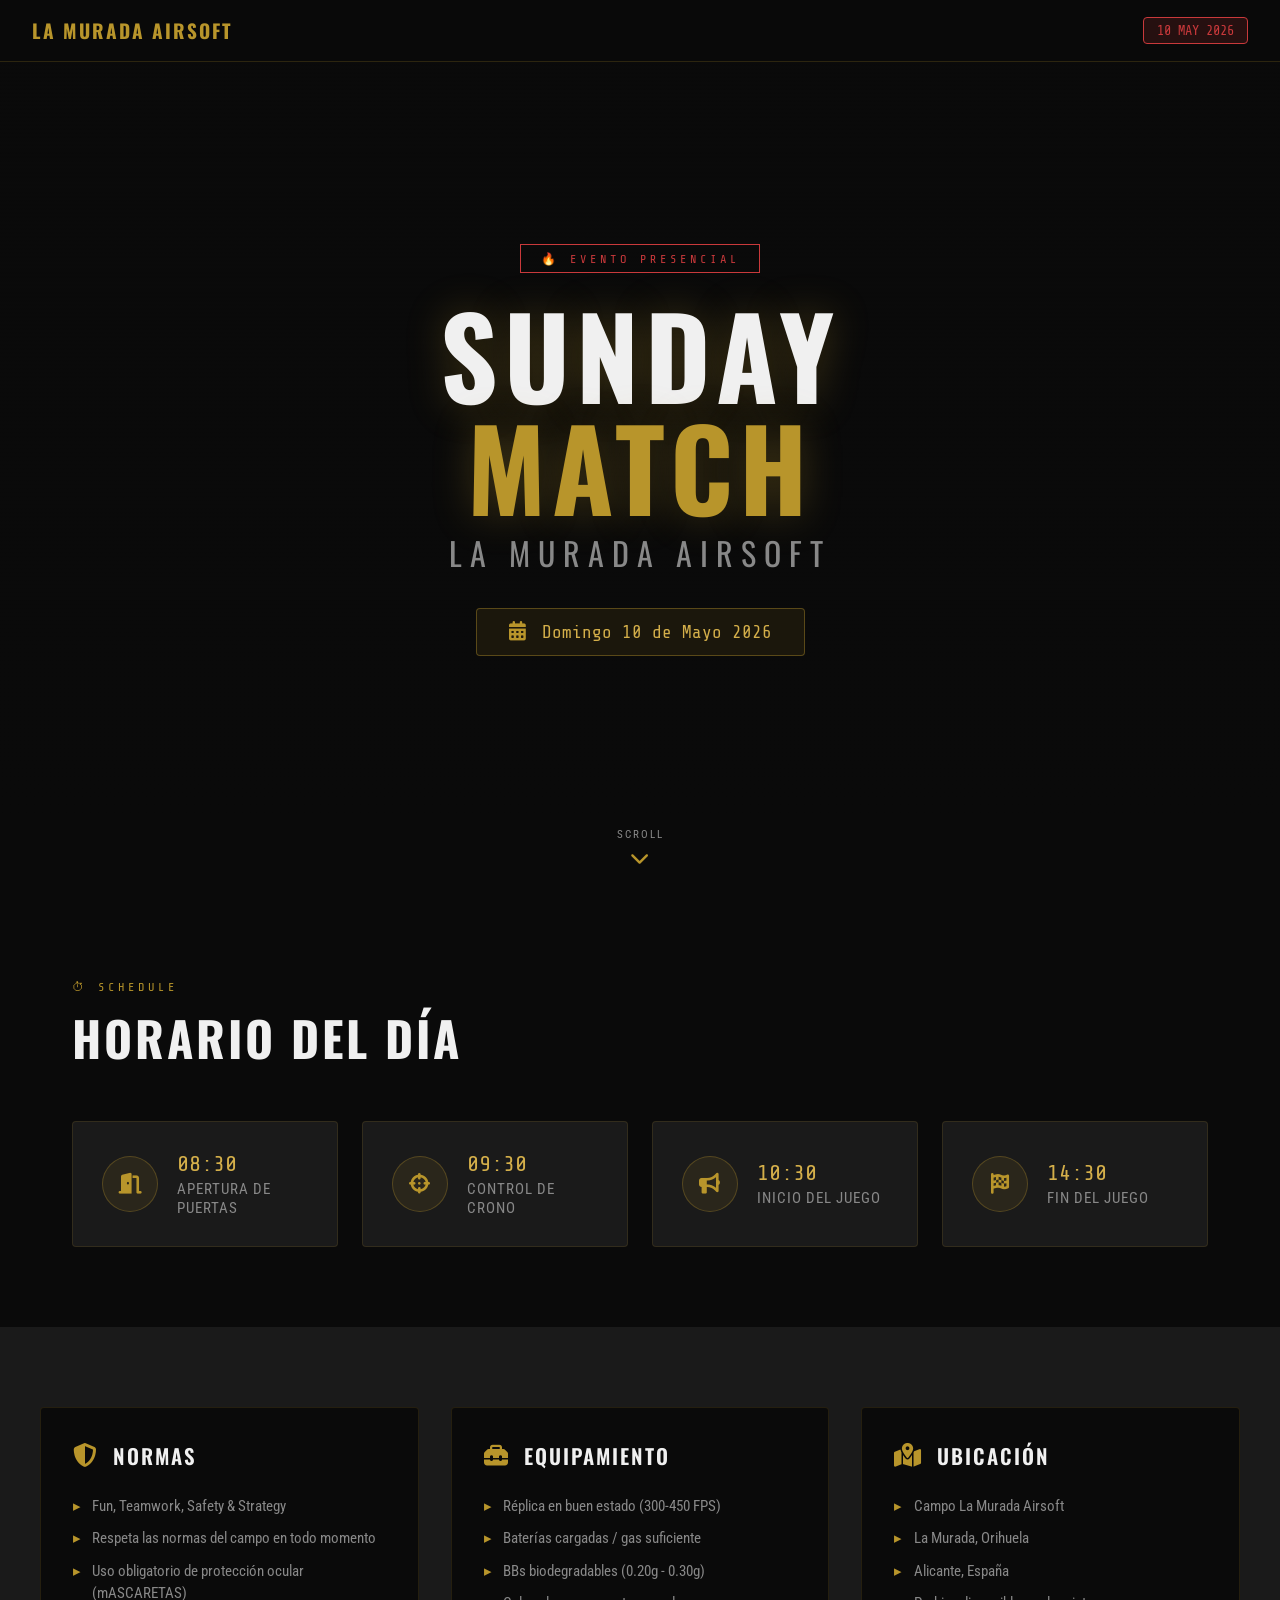
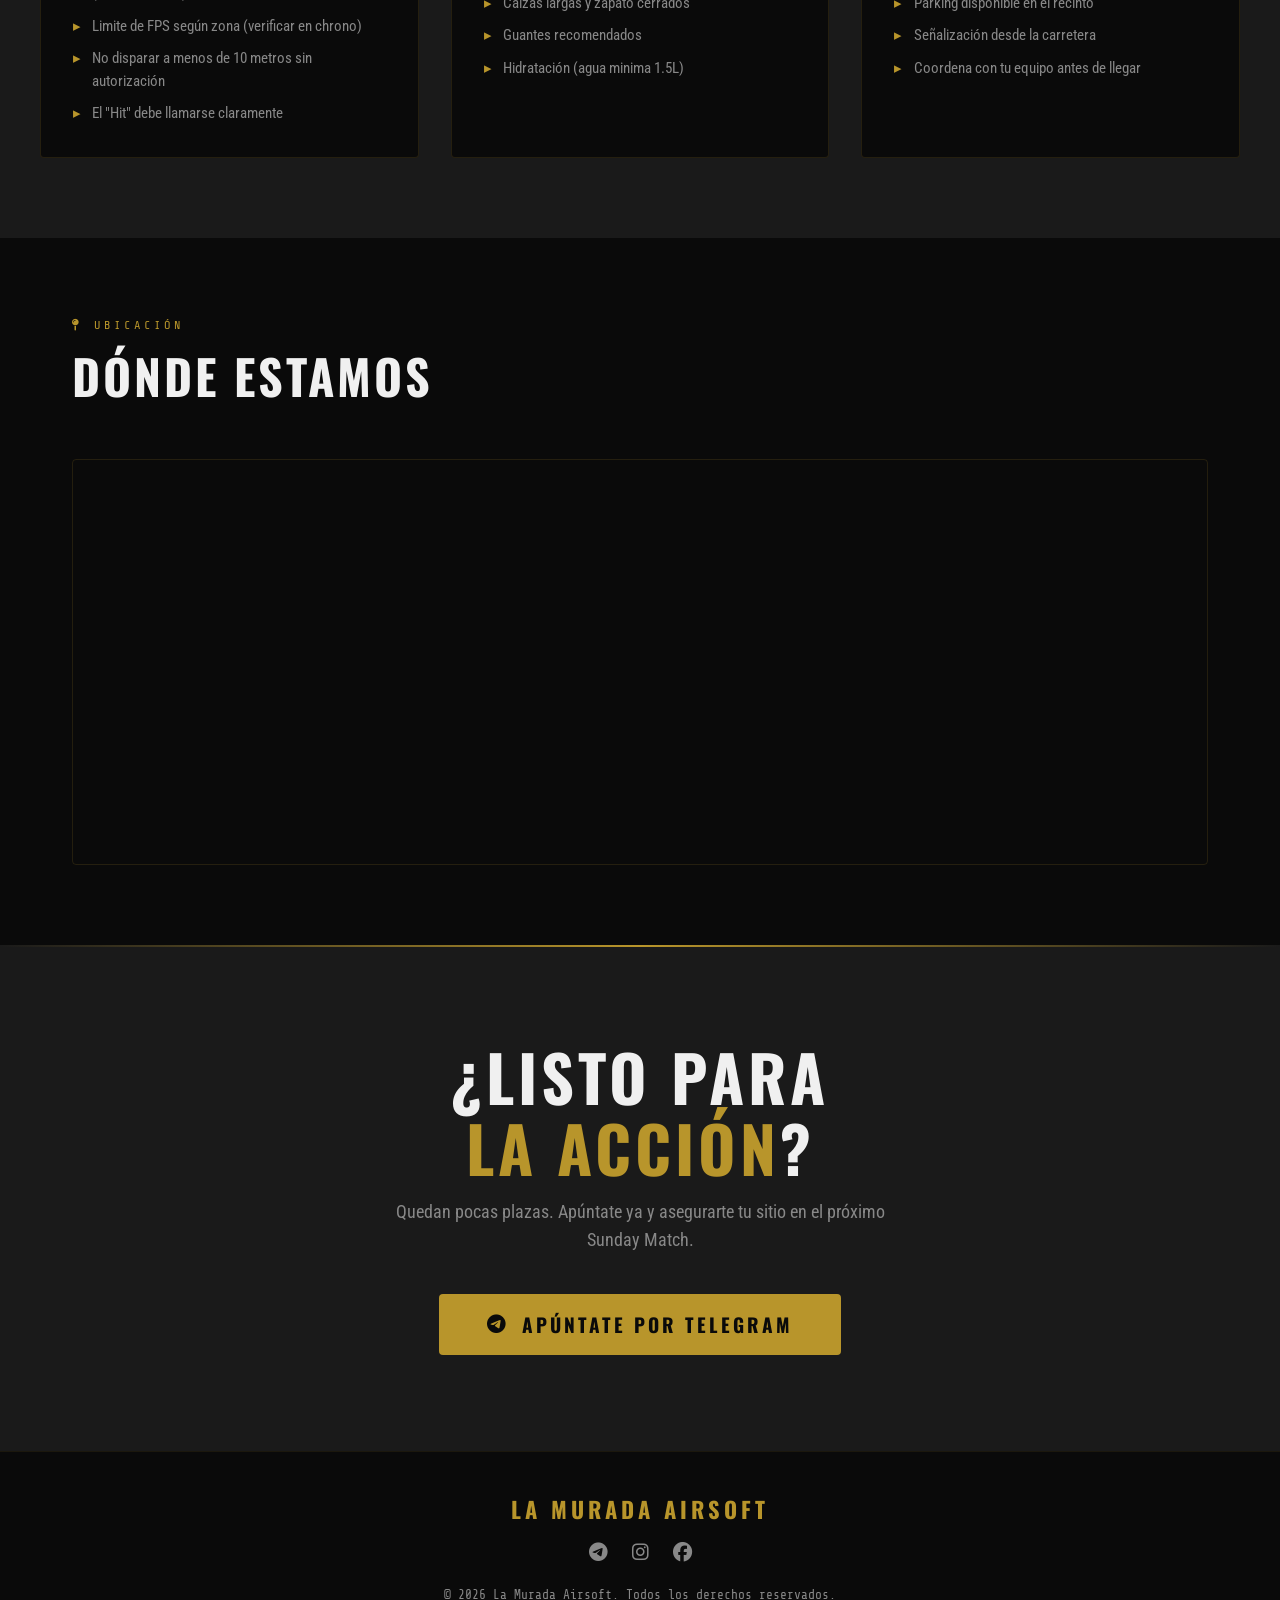
==== index.html @ 3704f812 "Initial commit: Sunday Match landing page" ====
<!DOCTYPE html>
<html lang="es">
<head>
  <meta charset="UTF-8">
  <meta name="viewport" content="width=device-width, initial-scale=1.0">
  <title>Sunday Match — La Murada Airsoft | 10 Mayo 2026</title>
  <link rel="preconnect" href="https://fonts.googleapis.com">
  <link rel="preconnect" href="https://fonts.gstatic.com" crossorigin>
  <link href="https://fonts.googleapis.com/css2?family=Oswald:wght@400;600;700&family=Roboto+Condensed:wght@400;700&family=Share+Tech+Mono&display=swap" rel="stylesheet">
  <link rel="stylesheet" href="https://cdnjs.cloudflare.com/ajax/libs/font-awesome/6.5.1/css/all.min.css">
  <style>
    :root {
      --bg: #0a0a0a;
      --bg2: #1a1a1a;
      --primary: #b8952b;
      --primary-light: #d4af4a;
      --accent: #c9393b;
      --text: #f0f0f0;
      --text-muted: #888888;
    }

    * { margin: 0; padding: 0; box-sizing: border-box; }

    html { scroll-behavior: smooth; }

    body {
      font-family: 'Roboto Condensed', sans-serif;
      background: var(--bg);
      color: var(--text);
      overflow-x: hidden;
    }

    ::-webkit-scrollbar { width: 6px; }
    ::-webkit-scrollbar-track { background: var(--bg); }
    ::-webkit-scrollbar-thumb { background: var(--primary); border-radius: 3px; }

    /* ── NAV ── */
    nav {
      position: fixed;
      top: 0;
      width: 100%;
      z-index: 100;
      padding: 1rem 2rem;
      display: flex;
      justify-content: space-between;
      align-items: center;
      background: rgba(10,10,10,0.92);
      backdrop-filter: blur(8px);
      border-bottom: 1px solid rgba(184,149,43,0.2);
    }

    .nav-logo {
      font-family: 'Oswald', sans-serif;
      font-size: 1.2rem;
      font-weight: 700;
      letter-spacing: 2px;
      color: var(--primary);
      text-transform: uppercase;
    }

    .nav-date {
      font-family: 'Share Tech Mono', monospace;
      font-size: 0.85rem;
      color: var(--accent);
      background: rgba(201,57,59,0.15);
      border: 1px solid var(--accent);
      padding: 0.3rem 0.8rem;
      border-radius: 4px;
    }

    /* ── HERO ── */
    .hero {
      position: relative;
      min-height: 100vh;
      display: flex;
      flex-direction: column;
      align-items: center;
      justify-content: center;
      overflow: hidden;
    }

    .hero-bg {
      position: absolute;
      inset: 0;
      background-image: url('/root/.openclaw/media/inbound/file_53---8a83fa41-8fbc-49a3-ab56-eafb0a0f4192.jpg');
      background-size: cover;
      background-position: center;
      filter: blur(3px) brightness(0.4);
      transform: scale(1.05);
    }

    .hero-scanline {
      position: absolute;
      inset: 0;
      background: repeating-linear-gradient(
        0deg,
        transparent,
        transparent 2px,
        rgba(0,0,0,0.08) 2px,
        rgba(0,0,0,0.08) 4px
      );
      pointer-events: none;
    }

    .hero-overlay {
      position: absolute;
      inset: 0;
      background: linear-gradient(
        to bottom,
        rgba(10,10,10,0.4) 0%,
        rgba(10,10,10,0.7) 60%,
        rgba(10,10,10,1) 100%
      );
    }

    .hero-content {
      position: relative;
      z-index: 2;
      text-align: center;
      padding: 2rem;
      animation: heroEnter 1s ease-out;
    }

    @keyframes heroEnter {
      from { opacity: 0; transform: translateY(30px); }
      to { opacity: 1; transform: translateY(0); }
    }

    .hero-badge {
      display: inline-block;
      font-family: 'Share Tech Mono', monospace;
      font-size: 0.75rem;
      letter-spacing: 4px;
      color: var(--accent);
      border: 1px solid var(--accent);
      padding: 0.4rem 1.2rem;
      margin-bottom: 1.5rem;
      text-transform: uppercase;
      animation: pulse 2s infinite;
    }

    @keyframes pulse {
      0%, 100% { box-shadow: 0 0 0 0 rgba(201,57,59,0.4); }
      50% { box-shadow: 0 0 0 8px rgba(201,57,59,0); }
    }

    .hero-title {
      font-family: 'Oswald', sans-serif;
      font-size: clamp(3rem, 10vw, 7rem);
      font-weight: 700;
      text-transform: uppercase;
      letter-spacing: 6px;
      line-height: 1;
      color: var(--text);
      text-shadow: 0 0 40px rgba(184,149,43,0.3);
    }

    .hero-title span { color: var(--primary); }

    .hero-sub {
      font-family: 'Oswald', sans-serif;
      font-size: clamp(1.2rem, 3vw, 2rem);
      font-weight: 400;
      letter-spacing: 8px;
      color: var(--text-muted);
      margin-top: 0.5rem;
      text-transform: uppercase;
    }

    .hero-date-box {
      margin-top: 2rem;
      display: inline-flex;
      align-items: center;
      gap: 1rem;
      background: rgba(184,149,43,0.1);
      border: 1px solid rgba(184,149,43,0.4);
      padding: 0.8rem 2rem;
      border-radius: 4px;
    }

    .hero-date-box i {
      color: var(--primary);
      font-size: 1.2rem;
    }

    .hero-date-box .date-text {
      font-family: 'Share Tech Mono', monospace;
      font-size: 1.1rem;
      color: var(--primary-light);
    }

    .hero-scroll {
      position: absolute;
      bottom: 2rem;
      left: 50%;
      transform: translateX(-50%);
      z-index: 2;
      display: flex;
      flex-direction: column;
      align-items: center;
      gap: 0.5rem;
      color: var(--text-muted);
      font-size: 0.7rem;
      letter-spacing: 2px;
      text-transform: uppercase;
      animation: bounce 2s infinite;
    }

    @keyframes bounce {
      0%, 100% { transform: translateX(-50%) translateY(0); }
      50% { transform: translateX(-50%) translateY(8px); }
    }

    .hero-scroll i { font-size: 1.2rem; color: var(--primary); }

    /* ── SCHEDULE ── */
    .section {
      padding: 5rem 2rem;
      max-width: 1200px;
      margin: 0 auto;
    }

    .section-label {
      font-family: 'Share Tech Mono', monospace;
      font-size: 0.75rem;
      letter-spacing: 4px;
      color: var(--primary);
      text-transform: uppercase;
      margin-bottom: 0.5rem;
    }

    .section-title {
      font-family: 'Oswald', sans-serif;
      font-size: clamp(2rem, 5vw, 3rem);
      font-weight: 700;
      text-transform: uppercase;
      letter-spacing: 3px;
      color: var(--text);
      margin-bottom: 3rem;
    }

    .schedule-grid {
      display: grid;
      grid-template-columns: repeat(auto-fit, minmax(240px, 1fr));
      gap: 1.5rem;
    }

    .schedule-item {
      background: var(--bg2);
      border: 1px solid rgba(184,149,43,0.15);
      border-radius: 4px;
      padding: 1.8rem;
      display: flex;
      align-items: center;
      gap: 1.2rem;
      transition: all 0.3s ease;
      opacity: 0;
      transform: translateY(20px);
    }

    .schedule-item.visible {
      opacity: 1;
      transform: translateY(0);
    }

    .schedule-item:hover {
      border-color: var(--primary);
      transform: translateY(-4px);
      box-shadow: 0 8px 30px rgba(184,149,43,0.1);
    }

    .schedule-icon {
      width: 56px;
      height: 56px;
      border-radius: 50%;
      background: rgba(184,149,43,0.1);
      border: 1px solid rgba(184,149,43,0.3);
      display: flex;
      align-items: center;
      justify-content: center;
      flex-shrink: 0;
    }

    .schedule-icon i {
      color: var(--primary);
      font-size: 1.3rem;
    }

    .schedule-text .time {
      font-family: 'Share Tech Mono', monospace;
      font-size: 1.4rem;
      color: var(--primary-light);
      display: block;
      margin-bottom: 0.2rem;
    }

    .schedule-text .label {
      font-size: 0.95rem;
      color: var(--text-muted);
      text-transform: uppercase;
      letter-spacing: 1px;
    }

    /* ── INFO CARDS ── */
    .info-section {
      background: var(--bg2);
      padding: 5rem 2rem;
    }

    .info-grid {
      display: grid;
      grid-template-columns: repeat(auto-fit, minmax(300px, 1fr));
      gap: 2rem;
      max-width: 1200px;
      margin: 0 auto;
    }

    .info-card {
      background: var(--bg);
      border: 1px solid rgba(184,149,43,0.15);
      border-radius: 4px;
      padding: 2rem;
      transition: all 0.3s ease;
      opacity: 0;
      transform: translateY(20px);
    }

    .info-card.visible {
      opacity: 1;
      transform: translateY(0);
    }

    .info-card:hover {
      border-color: var(--primary);
      box-shadow: 0 0 20px rgba(184,149,43,0.08);
    }

    .info-card-header {
      display: flex;
      align-items: center;
      gap: 1rem;
      margin-bottom: 1.5rem;
    }

    .info-card-header i {
      color: var(--primary);
      font-size: 1.5rem;
    }

    .info-card-header h3 {
      font-family: 'Oswald', sans-serif;
      font-size: 1.3rem;
      font-weight: 600;
      text-transform: uppercase;
      letter-spacing: 2px;
    }

    .info-card ul {
      list-style: none;
      display: flex;
      flex-direction: column;
      gap: 0.6rem;
    }

    .info-card ul li {
      font-size: 0.95rem;
      color: var(--text-muted);
      padding-left: 1.2rem;
      position: relative;
      line-height: 1.5;
    }

    .info-card ul li::before {
      content: '▸';
      position: absolute;
      left: 0;
      color: var(--primary);
    }

    /* ── MAP ── */
    .map-section {
      padding: 5rem 2rem;
      max-width: 1200px;
      margin: 0 auto;
    }

    .map-wrapper {
      border-radius: 4px;
      overflow: hidden;
      border: 1px solid rgba(184,149,43,0.15);
    }

    .map-wrapper iframe {
      width: 100%;
      height: 400px;
      border: 0;
      filter: grayscale(0.5) contrast(1.1);
    }

    /* ── CAMO TEXTURE ── */
    .camo-bg {
      position: relative;
      overflow: hidden;
    }

    .camo-bg::before {
      content: '';
      position: absolute;
      inset: 0;
      background-image: url("data:image/svg+xml,%3Csvg width='60' height='60' viewBox='0 0 60 60' xmlns='http://www.w3.org/2000/svg'%3E%3Cg fill='none' fill-rule='evenodd'%3E%3Cg fill='%23b8952b' fill-opacity='0.04'%3E%3Cpath d='M36 34v-4h-2v4h-4v2h4v4h2v-4h4v-2h-4zm0-30V0h-2v4h-4v2h4v4h2V6h4V4h-4zM6 34v-4H4v4H0v2h4v4h2v-4h4v-2H6zM6 4V0H4v4H0v2h4v4h2V6h4V4H6z'/%3E%3C/g%3E%3C/g%3E%3C/svg%3E");
      pointer-events: none;
    }

    /* ── CTA ── */
    .cta-section {
      background: var(--bg2);
      text-align: center;
      padding: 6rem 2rem;
      position: relative;
    }

    .cta-section::before {
      content: '';
      position: absolute;
      top: 0;
      left: 0;
      right: 0;
      height: 2px;
      background: linear-gradient(90deg, transparent, var(--primary), transparent);
    }

    .cta-title {
      font-family: 'Oswald', sans-serif;
      font-size: clamp(2rem, 6vw, 4rem);
      font-weight: 700;
      text-transform: uppercase;
      letter-spacing: 4px;
      line-height: 1.1;
      margin-bottom: 1rem;
    }

    .cta-title span { color: var(--primary); }

    .cta-sub {
      font-size: 1.1rem;
      color: var(--text-muted);
      margin-bottom: 2.5rem;
      max-width: 500px;
      margin-left: auto;
      margin-right: auto;
      line-height: 1.6;
    }

    .btn-cta {
      display: inline-flex;
      align-items: center;
      gap: 0.8rem;
      font-family: 'Oswald', sans-serif;
      font-size: 1.2rem;
      font-weight: 700;
      letter-spacing: 3px;
      text-transform: uppercase;
      color: var(--bg);
      background: var(--primary);
      border: none;
      padding: 1rem 3rem;
      border-radius: 4px;
      cursor: pointer;
      text-decoration: none;
      transition: all 0.3s ease;
      animation: ctaPulse 3s infinite;
    }

    .btn-cta:hover {
      background: var(--primary-light);
      transform: scale(1.05);
      box-shadow: 0 0 30px rgba(184,149,43,0.4);
    }

    @keyframes ctaPulse {
      0%, 100% { box-shadow: 0 0 0 0 rgba(184,149,43,0.3); }
      50% { box-shadow: 0 0 0 12px rgba(184,149,43,0); }
    }

    /* ── FOOTER ── */
    footer {
      background: var(--bg);
      border-top: 1px solid rgba(184,149,43,0.1);
      padding: 2.5rem 2rem;
      text-align: center;
    }

    .footer-logo {
      font-family: 'Oswald', sans-serif;
      font-size: 1.4rem;
      font-weight: 700;
      color: var(--primary);
      letter-spacing: 4px;
      text-transform: uppercase;
      margin-bottom: 1rem;
    }

    .footer-social {
      display: flex;
      justify-content: center;
      gap: 1.5rem;
      margin-bottom: 1.5rem;
    }

    .footer-social a {
      color: var(--text-muted);
      font-size: 1.2rem;
      transition: color 0.3s ease;
    }

    .footer-social a:hover { color: var(--primary); }

    .footer-copy {
      font-size: 0.8rem;
      color: var(--text-muted);
      font-family: 'Share Tech Mono', monospace;
    }

    /* ── RESPONSIVE ── */
    @media (max-width: 768px) {
      nav { padding: 0.8rem 1rem; }
      .nav-date { display: none; }
      .hero-date-box { flex-direction: column; gap: 0.4rem; }
      .schedule-item { flex-direction: column; text-align: center; }
      .map-wrapper iframe { height: 280px; }
    }
  </style>
</head>
<body>

  <!-- NAV -->
  <nav>
    <div class="nav-logo">La Murada Airsoft</div>
    <div class="nav-date">10 MAY 2026</div>
  </nav>

  <!-- HERO -->
  <section class="hero">
    <div class="hero-bg"></div>
    <div class="hero-scanline"></div>
    <div class="hero-overlay"></div>
    <div class="hero-content">
      <div class="hero-badge">🔥 Evento Presencial</div>
      <h1 class="hero-title">SUNDAY<br><span>MATCH</span></h1>
      <p class="hero-sub">La Murada Airsoft</p>
      <div class="hero-date-box">
        <i class="fas fa-calendar-days"></i>
        <span class="date-text">Domingo 10 de Mayo 2026</span>
      </div>
    </div>
    <div class="hero-scroll">
      <span>Scroll</span>
      <i class="fas fa-chevron-down"></i>
    </div>
  </section>

  <!-- SCHEDULE -->
  <section class="section" id="horario">
    <div class="section-label">⏱ Schedule</div>
    <h2 class="section-title">Horario del Día</h2>
    <div class="schedule-grid">
      <div class="schedule-item">
        <div class="schedule-icon"><i class="fas fa-door-open"></i></div>
        <div class="schedule-text">
          <span class="time">08:30</span>
          <span class="label">Apertura de Puertas</span>
        </div>
      </div>
      <div class="schedule-item">
        <div class="schedule-icon"><i class="fas fa-crosshairs"></i></div>
        <div class="schedule-text">
          <span class="time">09:30</span>
          <span class="label">Control de Crono</span>
        </div>
      </div>
      <div class="schedule-item">
        <div class="schedule-icon"><i class="fas fa-bullhorn"></i></div>
        <div class="schedule-text">
          <span class="time">10:30</span>
          <span class="label">Inicio del Juego</span>
        </div>
      </div>
      <div class="schedule-item">
        <div class="schedule-icon"><i class="fas fa-flag-checkered"></i></div>
        <div class="schedule-text">
          <span class="time">14:30</span>
          <span class="label">Fin del Juego</span>
        </div>
      </div>
    </div>
  </section>

  <!-- INFO CARDS -->
  <section class="info-section" id="info">
    <div class="info-grid">
      <div class="info-card">
        <div class="info-card-header">
          <i class="fas fa-shield-halved"></i>
          <h3>Normas</h3>
        </div>
        <ul>
          <li>Fun, Teamwork, Safety & Strategy</li>
          <li>Respeta las normas del campo en todo momento</li>
          <li>Uso obligatorio de protección ocular (mASCARETAS)</li>
          <li>Limite de FPS según zona (verificar en chrono)</li>
          <li>No disparar a menos de 10 metros sin autorización</li>
          <li>El "Hit" debe llamarse claramente</li>
        </ul>
      </div>
      <div class="info-card">
        <div class="info-card-header">
          <i class="fas fa-toolbox"></i>
          <h3>Equipamiento</h3>
        </div>
        <ul>
          <li>Réplica en buen estado (300-450 FPS)</li>
          <li>Baterías cargadas / gas suficiente</li>
          <li>BBs biodegradables (0.20g - 0.30g)</li>
          <li>Calzas largas y zapato cerrados</li>
          <li>Guantes recomendados</li>
          <li>Hidratación (agua minima 1.5L)</li>
        </ul>
      </div>
      <div class="info-card">
        <div class="info-card-header">
          <i class="fas fa-map-location-dot"></i>
          <h3>Ubicación</h3>
        </div>
        <ul>
          <li>Campo La Murada Airsoft</li>
          <li>La Murada, Orihuela</li>
          <li>Alicante, España</li>
          <li>Parking disponible en el recinto</li>
          <li>Señalización desde la carretera</li>
          <li>Coordena con tu equipo antes de llegar</li>
        </ul>
      </div>
    </div>
  </section>

  <!-- MAP -->
  <section class="map-section" id="ubicacion">
    <div class="section-label"><i class="fas fa-map-pin"></i> Ubicación</div>
    <h2 class="section-title">Dónde Estamos</h2>
    <div class="map-wrapper">
      <iframe
        src="https://www.google.com/maps/embed?pb=!1m18!1m12!1m3!1d3128.5!2d-0.9!3d38.1!2m3!1f0!2f0!3f0!3m2!1i1024!2i768!4f13.1!3m3!1m2!1s0x0%3A0x0!2zMzjCsDA2JzAwLjAiTiAwwrA1MycwMC4wIlc!5e0!3m2!1sen!2ses!4v1234567890"
        allowfullscreen=""
        loading="lazy"
        referrerpolicy="no-referrer-when-downgrade">
      </iframe>
    </div>
  </section>

  <!-- CTA -->
  <section class="cta-section camo-bg">
    <div class="cta-title">¿Listo para<br><span>la acción</span>?</div>
    <p class="cta-sub">Quedan pocas plazas. Apúntate ya y asegurarte tu sitio en el próximo Sunday Match.</p>
    <a href="https://t.me/lamuradaairsoft" target="_blank" class="btn-cta">
      <i class="fab fa-telegram"></i>
      Apúntate por Telegram
    </a>
  </section>

  <!-- FOOTER -->
  <footer>
    <div class="footer-logo">La Murada Airsoft</div>
    <div class="footer-social">
      <a href="https://t.me/lamuradaairsoft" target="_blank"><i class="fab fa-telegram"></i></a>
      <a href="https://instagram.com" target="_blank"><i class="fab fa-instagram"></i></a>
      <a href="https://facebook.com" target="_blank"><i class="fab fa-facebook"></i></a>
    </div>
    <div class="footer-copy">© 2026 La Murada Airsoft. Todos los derechos reservados.</div>
  </footer>

  <script>
    // Scroll reveal
    const observer = new IntersectionObserver((entries) => {
      entries.forEach((entry, i) => {
        if (entry.isIntersecting) {
          setTimeout(() => {
            entry.target.classList.add('visible');
          }, i * 80);
        }
      });
    }, { threshold: 0.15 });

    document.querySelectorAll('.schedule-item, .info-card').forEach(el => observer.observe(el));
  </script>
</body>
</html>
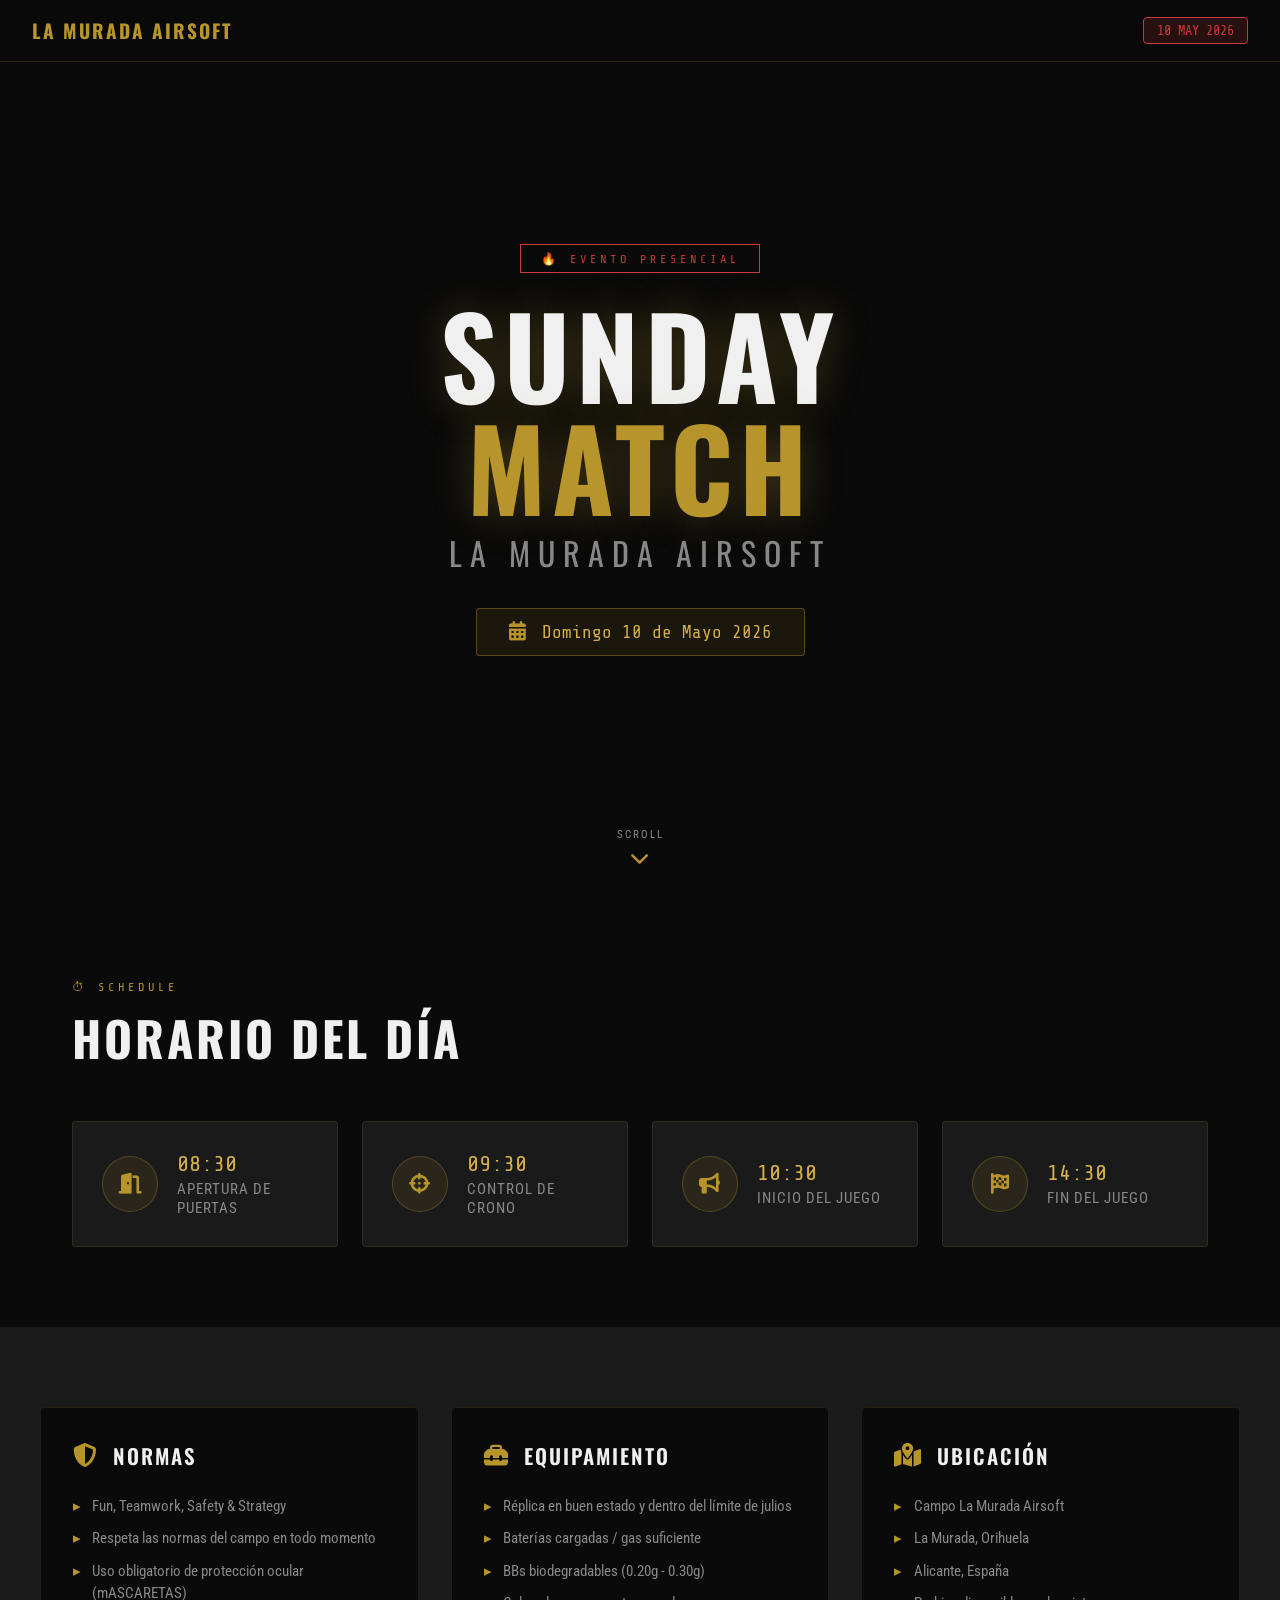
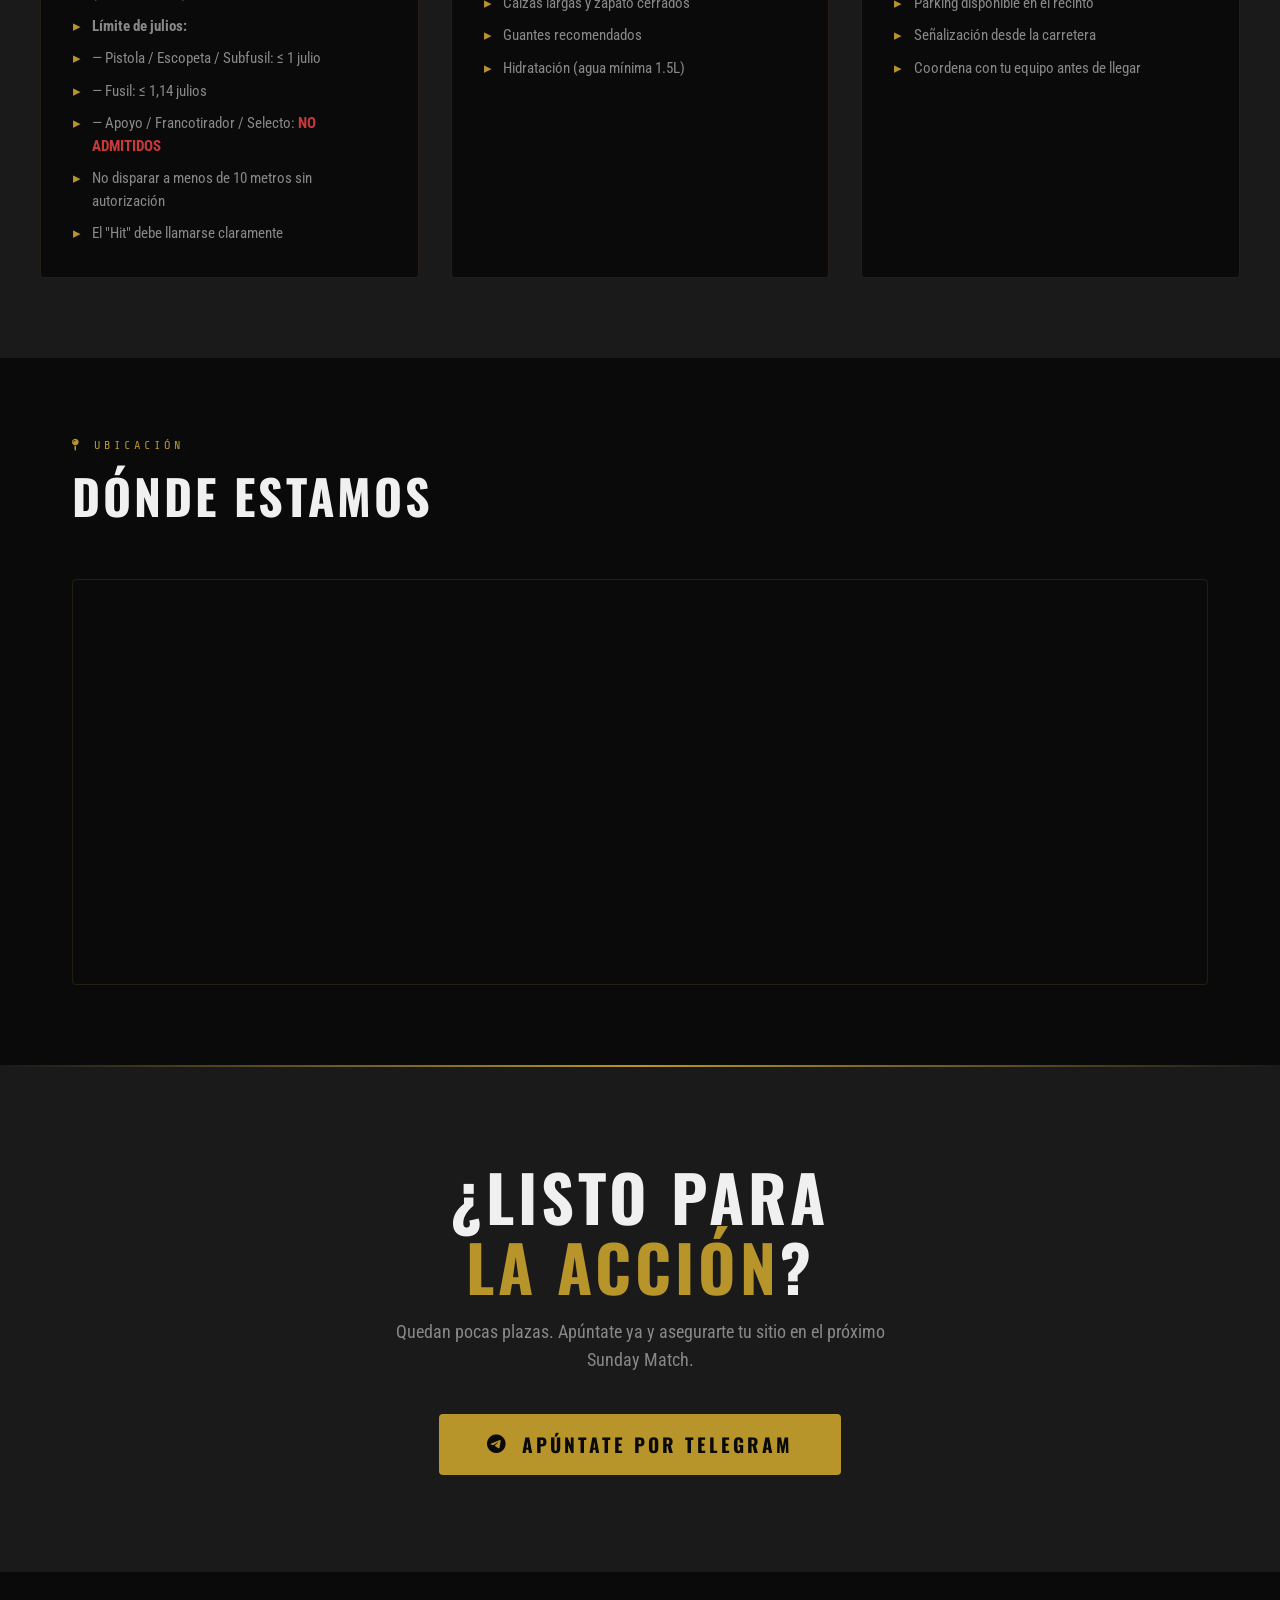
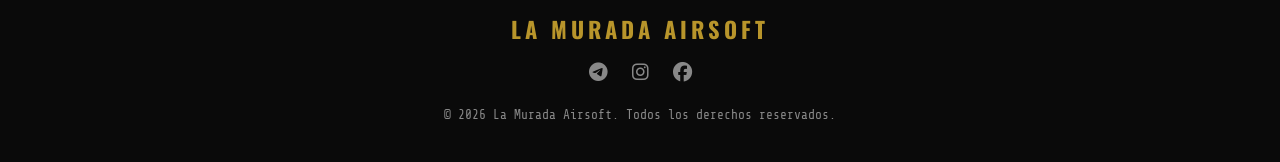
==== commit f6bc6ce2: "fix: límites de julios por tipo de réplica" ====
--- a/index.html
+++ b/index.html
@@ -607,7 +607,10 @@
           <li>Fun, Teamwork, Safety & Strategy</li>
           <li>Respeta las normas del campo en todo momento</li>
           <li>Uso obligatorio de protección ocular (mASCARETAS)</li>
-          <li>Limite de FPS según zona (verificar en chrono)</li>
+          <li><strong> Límite de julios:</strong></li>
+          <li>— Pistola / Escopeta / Subfusil: ≤ 1 julio</li>
+          <li>— Fusil: ≤ 1,14 julios</li>
+          <li>— Apoyo / Francotirador / Selecto: <span style="color:#c9393b"><strong>NO ADMITIDOS</strong></span></li>
           <li>No disparar a menos de 10 metros sin autorización</li>
           <li>El "Hit" debe llamarse claramente</li>
         </ul>
@@ -618,12 +621,12 @@
           <h3>Equipamiento</h3>
         </div>
         <ul>
-          <li>Réplica en buen estado (300-450 FPS)</li>
+          <li>Réplica en buen estado y dentro del límite de julios</li>
           <li>Baterías cargadas / gas suficiente</li>
           <li>BBs biodegradables (0.20g - 0.30g)</li>
           <li>Calzas largas y zapato cerrados</li>
           <li>Guantes recomendados</li>
-          <li>Hidratación (agua minima 1.5L)</li>
+          <li>Hidratación (agua mínima 1.5L)</li>
         </ul>
       </div>
       <div class="info-card">
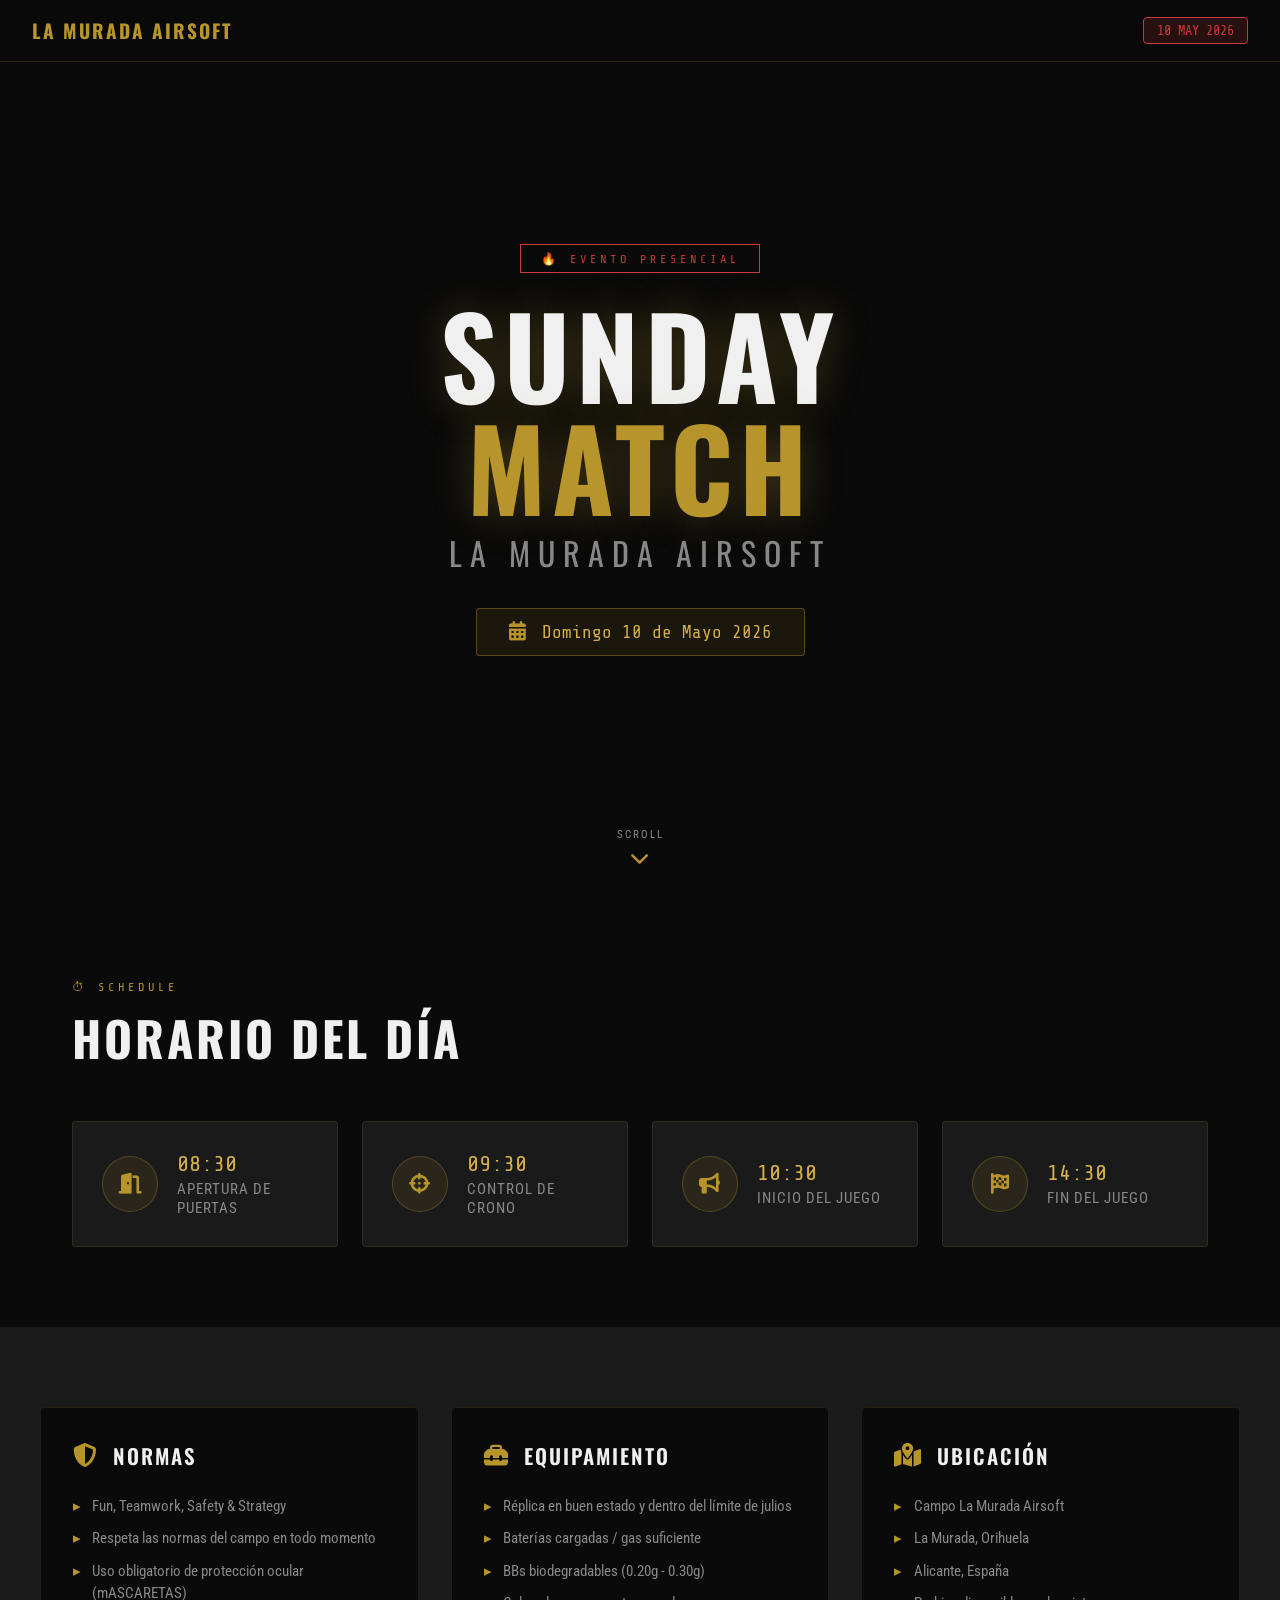
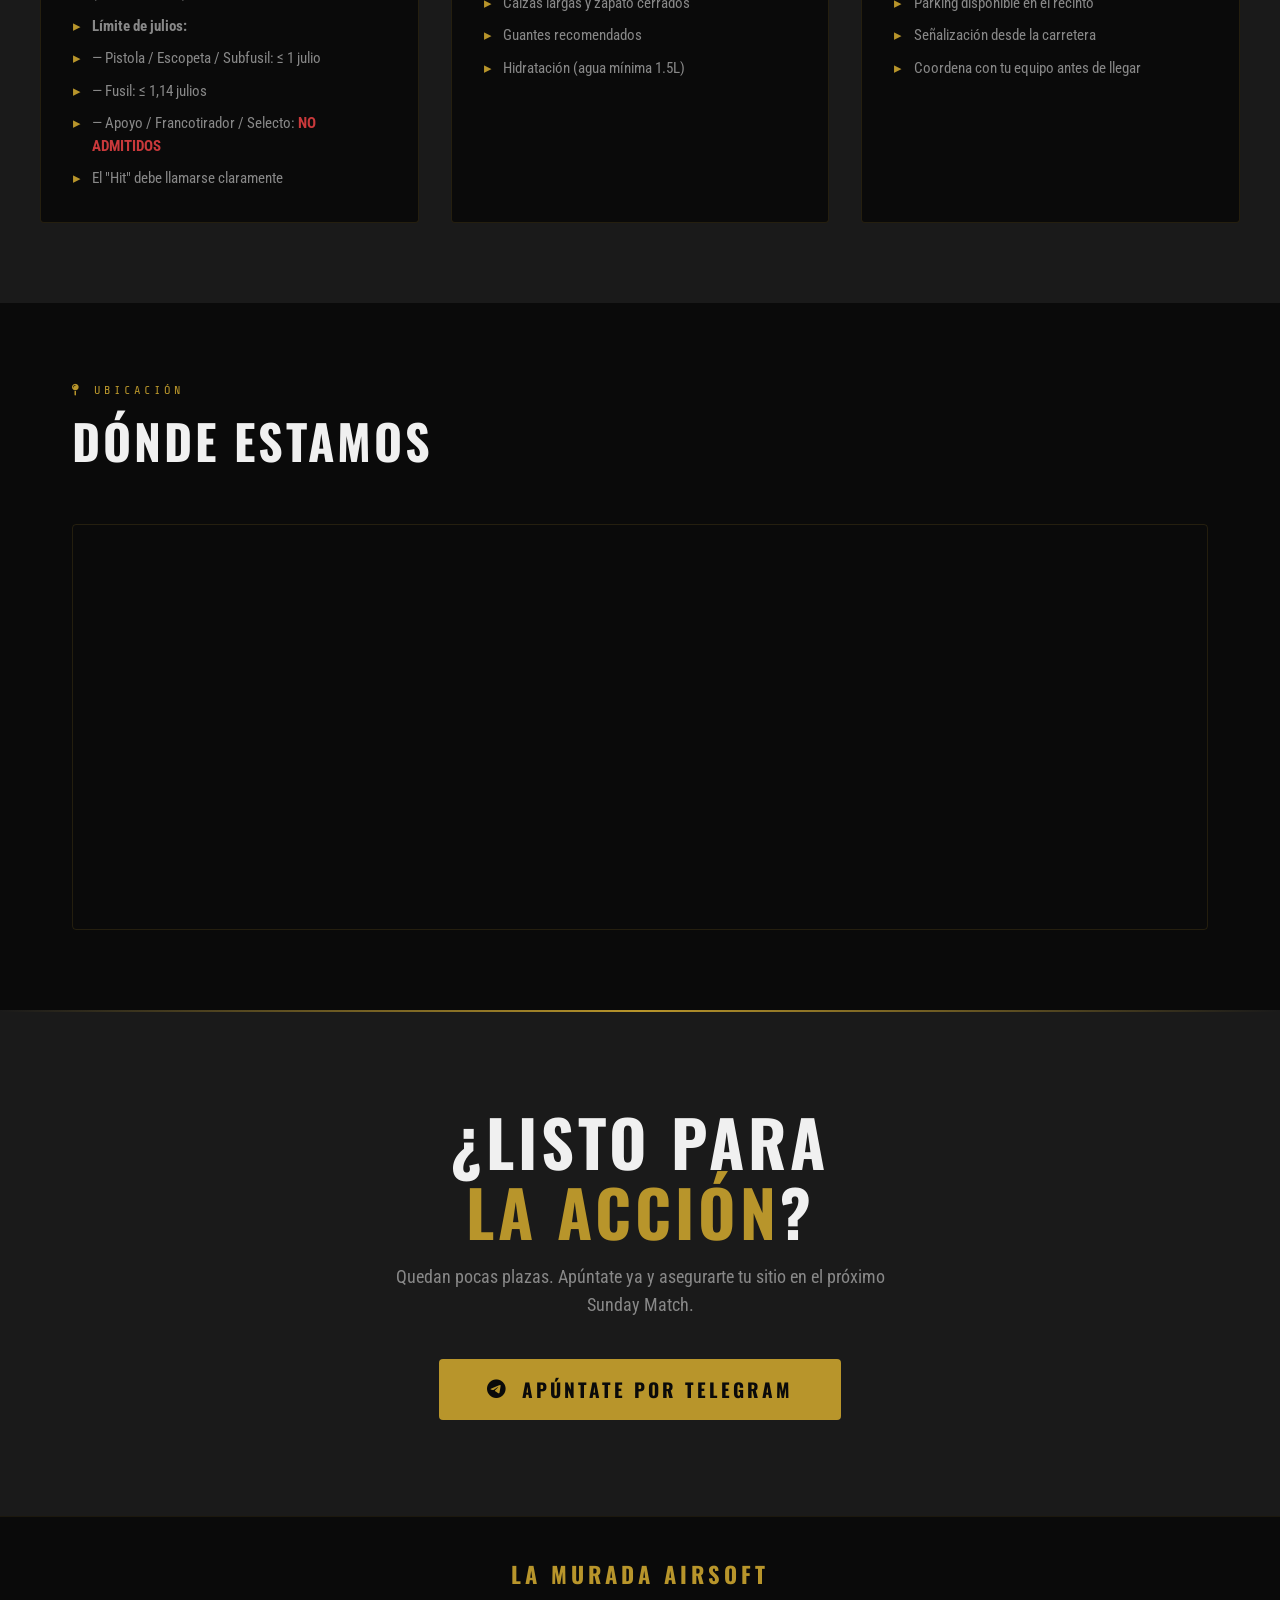
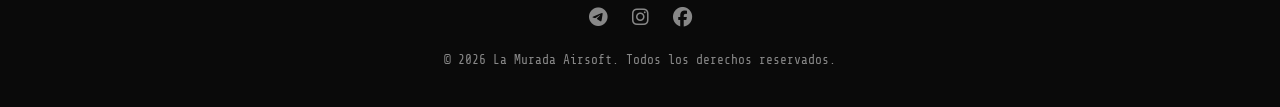
==== commit 03da8a31: "fix: eliminado límite de distancia de disparo" ====
--- a/index.html
+++ b/index.html
@@ -611,7 +611,6 @@
           <li>— Pistola / Escopeta / Subfusil: ≤ 1 julio</li>
           <li>— Fusil: ≤ 1,14 julios</li>
           <li>— Apoyo / Francotirador / Selecto: <span style="color:#c9393b"><strong>NO ADMITIDOS</strong></span></li>
-          <li>No disparar a menos de 10 metros sin autorización</li>
           <li>El "Hit" debe llamarse claramente</li>
         </ul>
       </div>
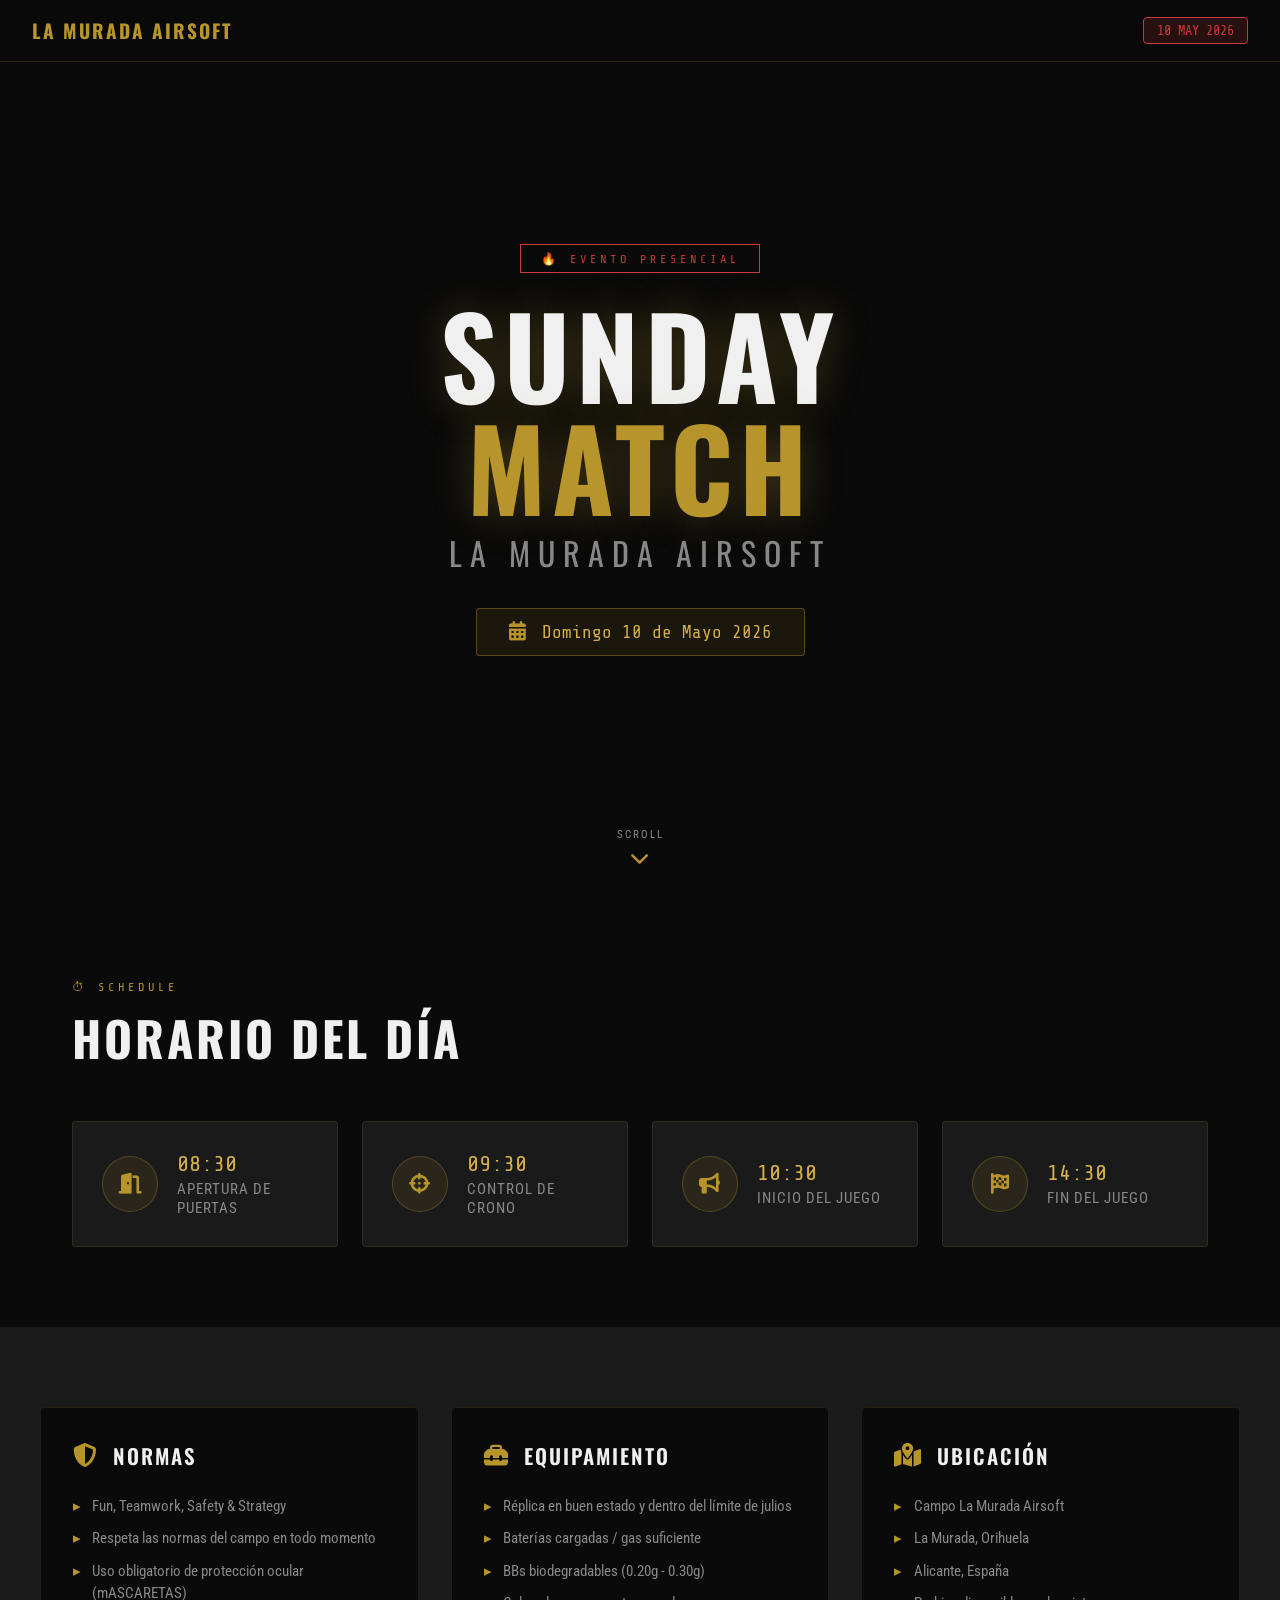
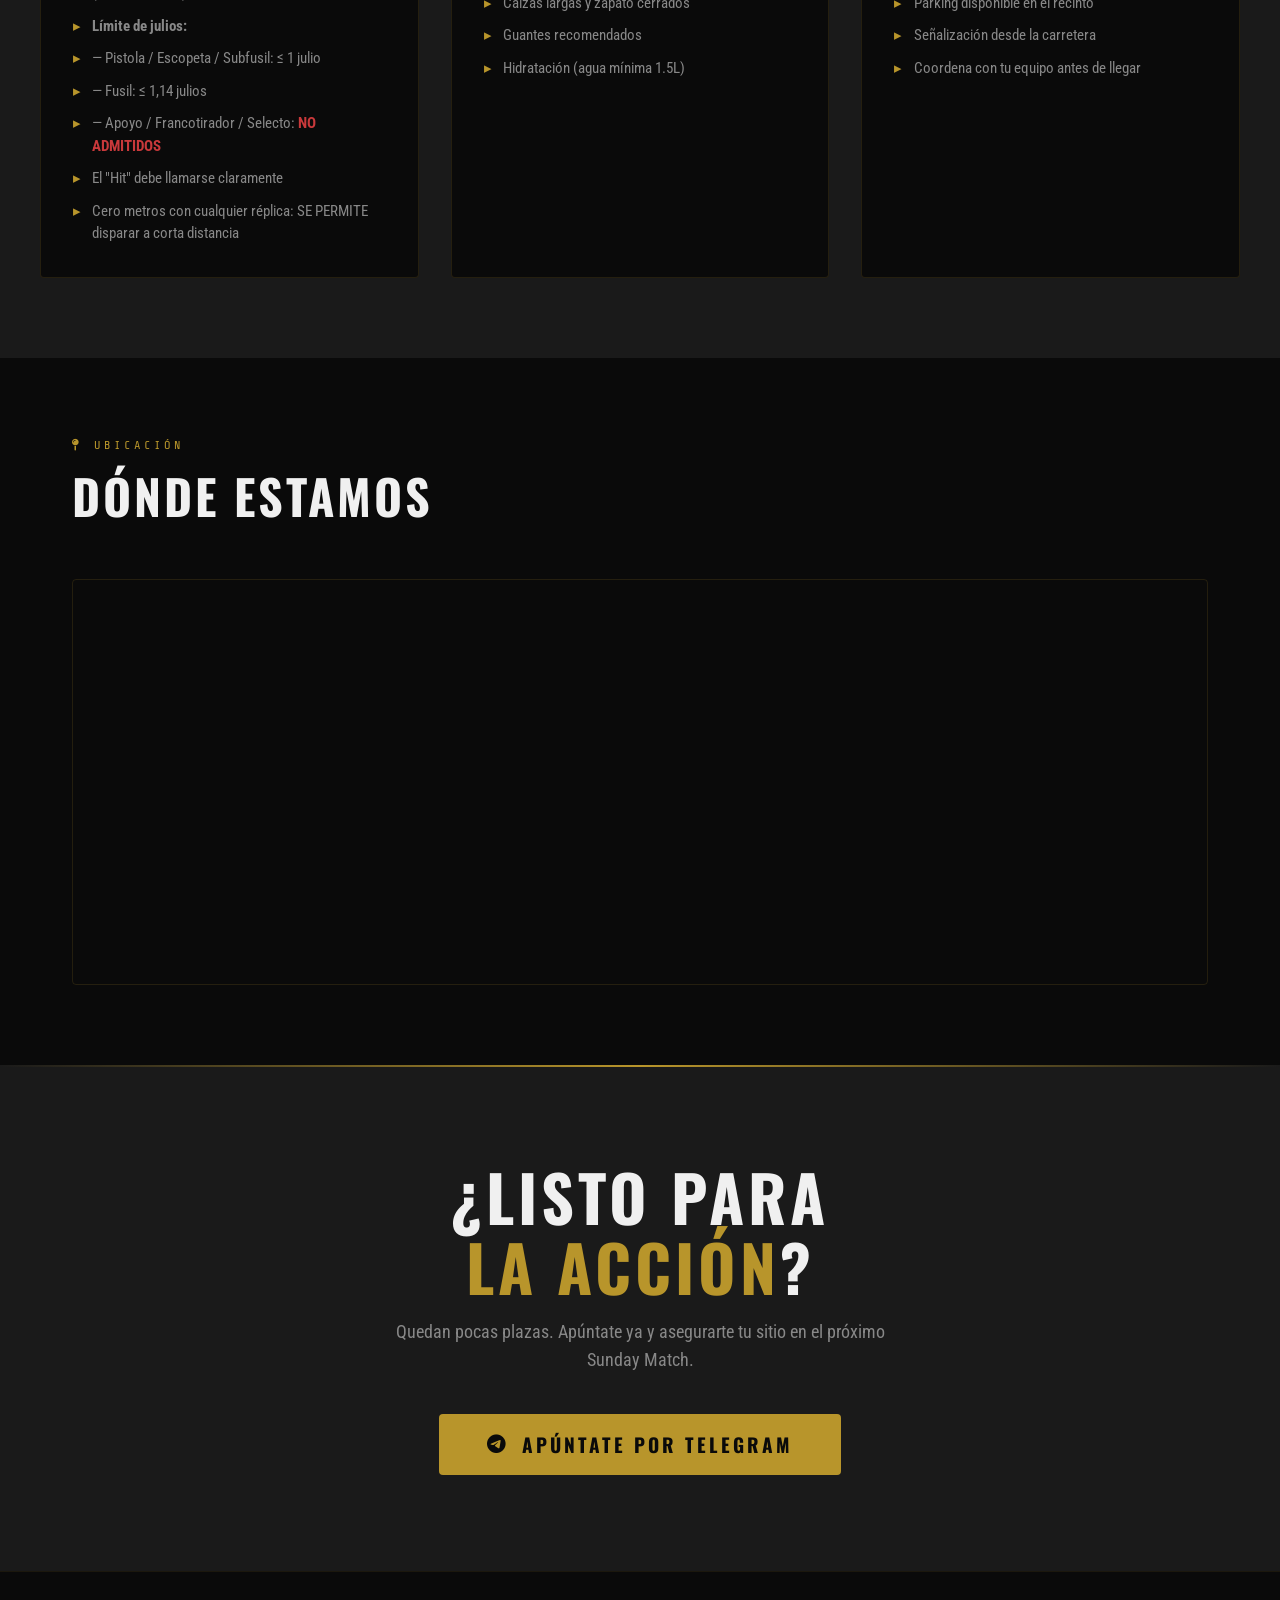
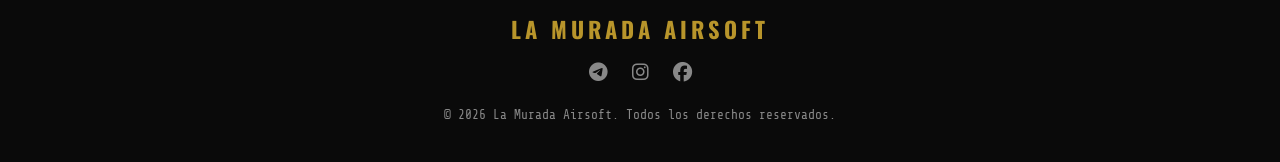
==== commit 96d5c9d4: "feat: añadido permiso de disparo a 0 metros" ====
--- a/index.html
+++ b/index.html
@@ -612,6 +612,7 @@
           <li>— Fusil: ≤ 1,14 julios</li>
           <li>— Apoyo / Francotirador / Selecto: <span style="color:#c9393b"><strong>NO ADMITIDOS</strong></span></li>
           <li>El "Hit" debe llamarse claramente</li>
+          <li>Cero metros con cualquier réplica: SE PERMITE disparar a corta distancia</li>
         </ul>
       </div>
       <div class="info-card">
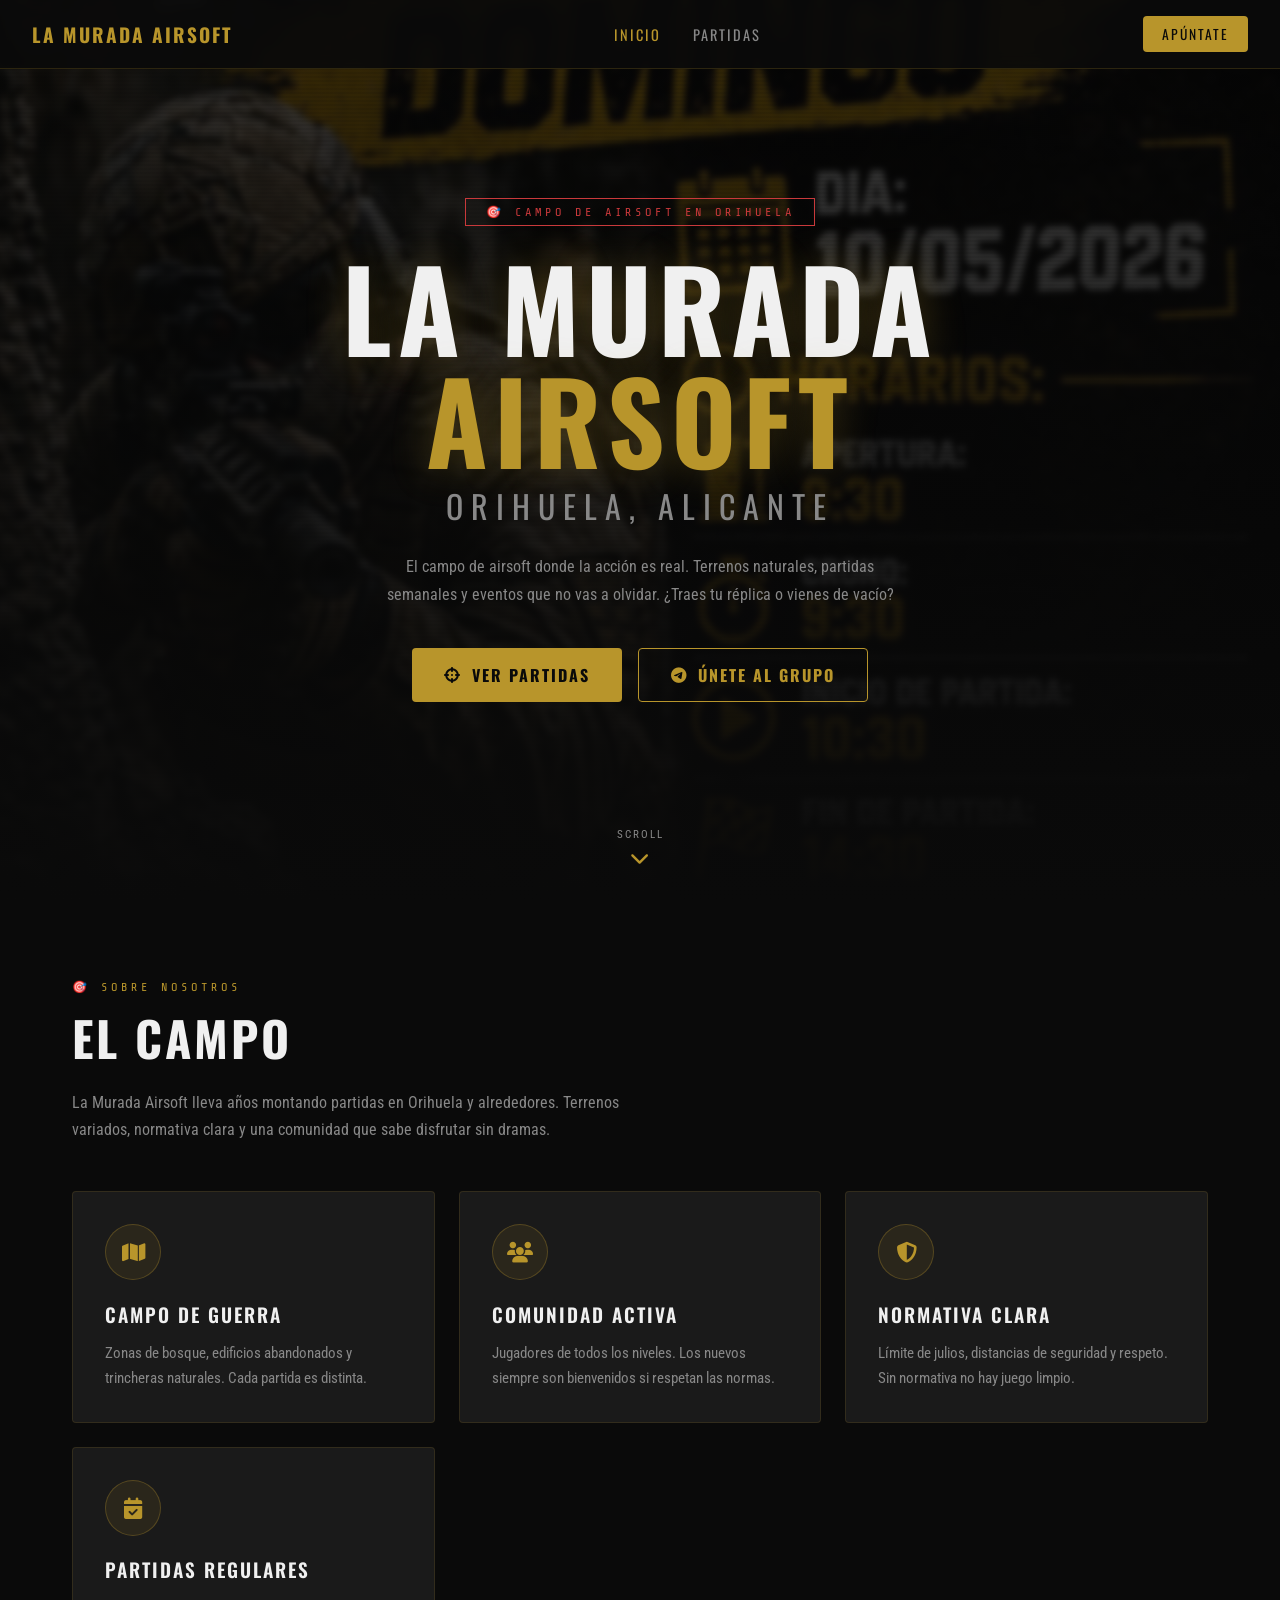
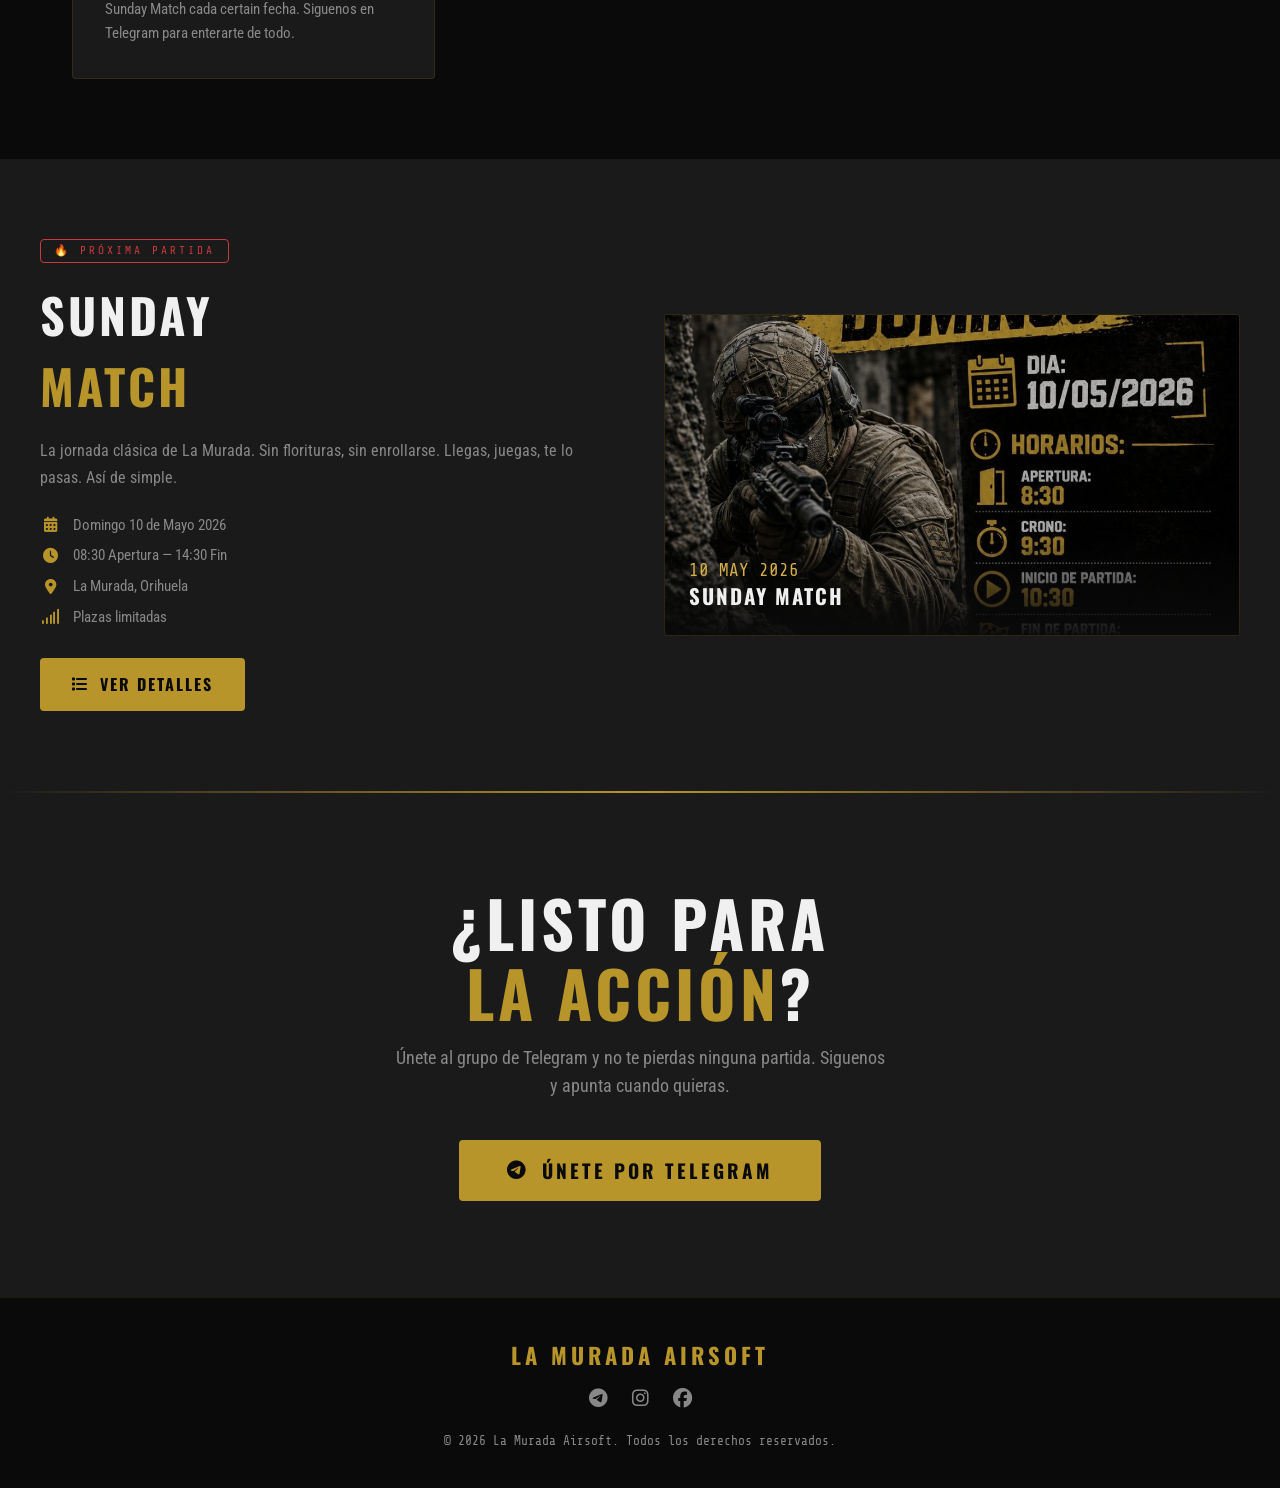
==== commit 677fcf4c: "fix: usar imagen local campo.jpg en vez de path absoluto" ====
--- a/index.html
+++ b/index.html
@@ -3,7 +3,8 @@
 <head>
   <meta charset="UTF-8">
   <meta name="viewport" content="width=device-width, initial-scale=1.0">
-  <title>Sunday Match — La Murada Airsoft | 10 Mayo 2026</title>
+  <title>La Murada Airsoft — Campo de Airsoft en Orihuela</title>
+  <meta name="description" content="La Murada Airsoft. Campo de airsoft en Orihuela, Alicante. Partidas regulares, eventos y jornadas. ¡Apúntate!">
   <link rel="preconnect" href="https://fonts.googleapis.com">
   <link rel="preconnect" href="https://fonts.gstatic.com" crossorigin>
   <link href="https://fonts.googleapis.com/css2?family=Oswald:wght@400;600;700&family=Roboto+Condensed:wght@400;700&family=Share+Tech+Mono&display=swap" rel="stylesheet">
@@ -56,17 +57,43 @@
       letter-spacing: 2px;
       color: var(--primary);
       text-transform: uppercase;
-    }
-
-    .nav-date {
-      font-family: 'Share Tech Mono', monospace;
+      text-decoration: none;
+    }
+
+    .nav-links {
+      display: flex;
+      gap: 2rem;
+      list-style: none;
+    }
+
+    .nav-links a {
+      font-family: 'Oswald', sans-serif;
+      font-size: 0.9rem;
+      font-weight: 400;
+      letter-spacing: 2px;
+      text-transform: uppercase;
+      color: var(--text-muted);
+      text-decoration: none;
+      transition: color 0.3s ease;
+    }
+
+    .nav-links a:hover,
+    .nav-links a.active { color: var(--primary); }
+
+    .nav-cta {
+      font-family: 'Oswald', sans-serif;
       font-size: 0.85rem;
-      color: var(--accent);
-      background: rgba(201,57,59,0.15);
-      border: 1px solid var(--accent);
-      padding: 0.3rem 0.8rem;
+      letter-spacing: 2px;
+      text-transform: uppercase;
+      color: var(--bg);
+      background: var(--primary);
+      padding: 0.5rem 1.2rem;
       border-radius: 4px;
-    }
+      text-decoration: none;
+      transition: all 0.3s ease;
+    }
+
+    .nav-cta:hover { background: var(--primary-light); }
 
     /* ── HERO ── */
     .hero {
@@ -82,7 +109,7 @@
     .hero-bg {
       position: absolute;
       inset: 0;
-      background-image: url('/root/.openclaw/media/inbound/file_53---8a83fa41-8fbc-49a3-ab56-eafb0a0f4192.jpg');
+      background-image: url('campo.jpg');
       background-size: cover;
       background-position: center;
       filter: blur(3px) brightness(0.4);
@@ -167,26 +194,68 @@
       text-transform: uppercase;
     }
 
-    .hero-date-box {
-      margin-top: 2rem;
+    .hero-desc {
+      margin-top: 1.5rem;
+      font-size: 1rem;
+      color: var(--text-muted);
+      max-width: 520px;
+      margin-left: auto;
+      margin-right: auto;
+      line-height: 1.7;
+    }
+
+    .hero-actions {
+      margin-top: 2.5rem;
+      display: flex;
+      gap: 1rem;
+      justify-content: center;
+      flex-wrap: wrap;
+    }
+
+    .btn-primary {
       display: inline-flex;
       align-items: center;
-      gap: 1rem;
+      gap: 0.6rem;
+      font-family: 'Oswald', sans-serif;
+      font-size: 1rem;
+      font-weight: 700;
+      letter-spacing: 2px;
+      text-transform: uppercase;
+      color: var(--bg);
+      background: var(--primary);
+      padding: 0.9rem 2rem;
+      border-radius: 4px;
+      text-decoration: none;
+      transition: all 0.3s ease;
+    }
+
+    .btn-primary:hover {
+      background: var(--primary-light);
+      transform: scale(1.05);
+      box-shadow: 0 0 25px rgba(184,149,43,0.4);
+    }
+
+    .btn-outline {
+      display: inline-flex;
+      align-items: center;
+      gap: 0.6rem;
+      font-family: 'Oswald', sans-serif;
+      font-size: 1rem;
+      font-weight: 700;
+      letter-spacing: 2px;
+      text-transform: uppercase;
+      color: var(--primary);
+      background: transparent;
+      border: 1px solid var(--primary);
+      padding: 0.9rem 2rem;
+      border-radius: 4px;
+      text-decoration: none;
+      transition: all 0.3s ease;
+    }
+
+    .btn-outline:hover {
       background: rgba(184,149,43,0.1);
-      border: 1px solid rgba(184,149,43,0.4);
-      padding: 0.8rem 2rem;
-      border-radius: 4px;
-    }
-
-    .hero-date-box i {
-      color: var(--primary);
-      font-size: 1.2rem;
-    }
-
-    .hero-date-box .date-text {
-      font-family: 'Share Tech Mono', monospace;
-      font-size: 1.1rem;
-      color: var(--primary-light);
+      transform: scale(1.05);
     }
 
     .hero-scroll {
@@ -213,7 +282,7 @@
 
     .hero-scroll i { font-size: 1.2rem; color: var(--primary); }
 
-    /* ── SCHEDULE ── */
+    /* ── SECTIONS ── */
     .section {
       padding: 5rem 2rem;
       max-width: 1200px;
@@ -236,87 +305,26 @@
       text-transform: uppercase;
       letter-spacing: 3px;
       color: var(--text);
+      margin-bottom: 1rem;
+    }
+
+    .section-desc {
+      font-size: 1rem;
+      color: var(--text-muted);
+      line-height: 1.7;
+      max-width: 600px;
       margin-bottom: 3rem;
     }
 
-    .schedule-grid {
+    /* ── FEATURES ── */
+    .features-grid {
       display: grid;
-      grid-template-columns: repeat(auto-fit, minmax(240px, 1fr));
+      grid-template-columns: repeat(auto-fit, minmax(280px, 1fr));
       gap: 1.5rem;
     }
 
-    .schedule-item {
+    .feature-card {
       background: var(--bg2);
-      border: 1px solid rgba(184,149,43,0.15);
-      border-radius: 4px;
-      padding: 1.8rem;
-      display: flex;
-      align-items: center;
-      gap: 1.2rem;
-      transition: all 0.3s ease;
-      opacity: 0;
-      transform: translateY(20px);
-    }
-
-    .schedule-item.visible {
-      opacity: 1;
-      transform: translateY(0);
-    }
-
-    .schedule-item:hover {
-      border-color: var(--primary);
-      transform: translateY(-4px);
-      box-shadow: 0 8px 30px rgba(184,149,43,0.1);
-    }
-
-    .schedule-icon {
-      width: 56px;
-      height: 56px;
-      border-radius: 50%;
-      background: rgba(184,149,43,0.1);
-      border: 1px solid rgba(184,149,43,0.3);
-      display: flex;
-      align-items: center;
-      justify-content: center;
-      flex-shrink: 0;
-    }
-
-    .schedule-icon i {
-      color: var(--primary);
-      font-size: 1.3rem;
-    }
-
-    .schedule-text .time {
-      font-family: 'Share Tech Mono', monospace;
-      font-size: 1.4rem;
-      color: var(--primary-light);
-      display: block;
-      margin-bottom: 0.2rem;
-    }
-
-    .schedule-text .label {
-      font-size: 0.95rem;
-      color: var(--text-muted);
-      text-transform: uppercase;
-      letter-spacing: 1px;
-    }
-
-    /* ── INFO CARDS ── */
-    .info-section {
-      background: var(--bg2);
-      padding: 5rem 2rem;
-    }
-
-    .info-grid {
-      display: grid;
-      grid-template-columns: repeat(auto-fit, minmax(300px, 1fr));
-      gap: 2rem;
-      max-width: 1200px;
-      margin: 0 auto;
-    }
-
-    .info-card {
-      background: var(--bg);
       border: 1px solid rgba(184,149,43,0.15);
       border-radius: 4px;
       padding: 2rem;
@@ -325,90 +333,154 @@
       transform: translateY(20px);
     }
 
-    .info-card.visible {
+    .feature-card.visible {
       opacity: 1;
       transform: translateY(0);
     }
 
-    .info-card:hover {
+    .feature-card:hover {
       border-color: var(--primary);
-      box-shadow: 0 0 20px rgba(184,149,43,0.08);
-    }
-
-    .info-card-header {
-      display: flex;
-      align-items: center;
-      gap: 1rem;
-      margin-bottom: 1.5rem;
-    }
-
-    .info-card-header i {
+      transform: translateY(-4px);
+      box-shadow: 0 8px 30px rgba(184,149,43,0.1);
+    }
+
+    .feature-icon {
+      width: 56px;
+      height: 56px;
+      border-radius: 50%;
+      background: rgba(184,149,43,0.1);
+      border: 1px solid rgba(184,149,43,0.3);
+      display: flex;
+      align-items: center;
+      justify-content: center;
+      margin-bottom: 1.2rem;
+    }
+
+    .feature-icon i {
       color: var(--primary);
-      font-size: 1.5rem;
-    }
-
-    .info-card-header h3 {
-      font-family: 'Oswald', sans-serif;
       font-size: 1.3rem;
+    }
+
+    .feature-card h3 {
+      font-family: 'Oswald', sans-serif;
+      font-size: 1.2rem;
       font-weight: 600;
       text-transform: uppercase;
       letter-spacing: 2px;
-    }
-
-    .info-card ul {
-      list-style: none;
-      display: flex;
-      flex-direction: column;
-      gap: 0.6rem;
-    }
-
-    .info-card ul li {
+      margin-bottom: 0.8rem;
+    }
+
+    .feature-card p {
       font-size: 0.95rem;
       color: var(--text-muted);
-      padding-left: 1.2rem;
-      position: relative;
-      line-height: 1.5;
-    }
-
-    .info-card ul li::before {
-      content: '▸';
-      position: absolute;
-      left: 0;
-      color: var(--primary);
-    }
-
-    /* ── MAP ── */
-    .map-section {
+      line-height: 1.6;
+    }
+
+    /* ── NEXT MATCH ── */
+    .next-match {
+      background: var(--bg2);
       padding: 5rem 2rem;
+    }
+
+    .next-match-inner {
       max-width: 1200px;
       margin: 0 auto;
-    }
-
-    .map-wrapper {
+      display: grid;
+      grid-template-columns: 1fr 1fr;
+      gap: 3rem;
+      align-items: center;
+    }
+
+    .next-match-badge {
+      display: inline-block;
+      font-family: 'Share Tech Mono', monospace;
+      font-size: 0.7rem;
+      letter-spacing: 3px;
+      color: var(--accent);
+      border: 1px solid var(--accent);
+      padding: 0.3rem 0.8rem;
+      border-radius: 4px;
+      text-transform: uppercase;
+      margin-bottom: 1rem;
+    }
+
+    .next-match h2 {
+      font-family: 'Oswald', sans-serif;
+      font-size: clamp(2rem, 5vw, 3rem);
+      font-weight: 700;
+      text-transform: uppercase;
+      letter-spacing: 3px;
+      margin-bottom: 1rem;
+    }
+
+    .next-match h2 span { color: var(--primary); }
+
+    .next-match p {
+      font-size: 1rem;
+      color: var(--text-muted);
+      line-height: 1.7;
+      margin-bottom: 1.5rem;
+    }
+
+    .match-info-list {
+      list-style: none;
+      display: flex;
+      flex-direction: column;
+      gap: 0.8rem;
+      margin-bottom: 2rem;
+    }
+
+    .match-info-list li {
+      display: flex;
+      align-items: center;
+      gap: 0.8rem;
+      font-size: 0.95rem;
+      color: var(--text-muted);
+    }
+
+    .match-info-list li i {
+      color: var(--primary);
+      width: 20px;
+      text-align: center;
+    }
+
+    .match-preview {
+      background: var(--bg);
+      border: 1px solid rgba(184,149,43,0.2);
       border-radius: 4px;
       overflow: hidden;
-      border: 1px solid rgba(184,149,43,0.15);
-    }
-
-    .map-wrapper iframe {
+      position: relative;
+    }
+
+    .match-preview-img {
       width: 100%;
-      height: 400px;
-      border: 0;
-      filter: grayscale(0.5) contrast(1.1);
-    }
-
-    /* ── CAMO TEXTURE ── */
-    .camo-bg {
-      position: relative;
-      overflow: hidden;
-    }
-
-    .camo-bg::before {
-      content: '';
+      height: 320px;
+      object-fit: cover;
+      filter: grayscale(0.3) brightness(0.8);
+      display: block;
+    }
+
+    .match-preview-overlay {
       position: absolute;
-      inset: 0;
-      background-image: url("data:image/svg+xml,%3Csvg width='60' height='60' viewBox='0 0 60 60' xmlns='http://www.w3.org/2000/svg'%3E%3Cg fill='none' fill-rule='evenodd'%3E%3Cg fill='%23b8952b' fill-opacity='0.04'%3E%3Cpath d='M36 34v-4h-2v4h-4v2h4v4h2v-4h4v-2h-4zm0-30V0h-2v4h-4v2h4v4h2V6h4V4h-4zM6 34v-4H4v4H0v2h4v4h2v-4h4v-2H6zM6 4V0H4v4H0v2h4v4h2V6h4V4H6z'/%3E%3C/g%3E%3C/g%3E%3C/svg%3E");
-      pointer-events: none;
+      bottom: 0;
+      left: 0;
+      right: 0;
+      padding: 1.5rem;
+      background: linear-gradient(to top, rgba(10,10,10,0.95), transparent);
+    }
+
+    .match-preview-overlay .date {
+      font-family: 'Share Tech Mono', monospace;
+      font-size: 1.1rem;
+      color: var(--primary-light);
+    }
+
+    .match-preview-overlay .title {
+      font-family: 'Oswald', sans-serif;
+      font-size: 1.3rem;
+      font-weight: 700;
+      text-transform: uppercase;
+      letter-spacing: 2px;
     }
 
     /* ── CTA ── */
@@ -524,10 +596,14 @@
     /* ── RESPONSIVE ── */
     @media (max-width: 768px) {
       nav { padding: 0.8rem 1rem; }
-      .nav-date { display: none; }
-      .hero-date-box { flex-direction: column; gap: 0.4rem; }
-      .schedule-item { flex-direction: column; text-align: center; }
-      .map-wrapper iframe { height: 280px; }
+      .nav-links { display: none; }
+      .nav-cta { display: none; }
+      .next-match-inner { grid-template-columns: 1fr; }
+      .hero-actions { flex-direction: column; align-items: center; }
+    }
+
+    @media (max-width: 480px) {
+      .btn-primary, .btn-outline { width: 100%; justify-content: center; }
     }
   </style>
 </head>
@@ -535,8 +611,12 @@
 
   <!-- NAV -->
   <nav>
-    <div class="nav-logo">La Murada Airsoft</div>
-    <div class="nav-date">10 MAY 2026</div>
+    <a href="index.html" class="nav-logo">La Murada Airsoft</a>
+    <ul class="nav-links">
+      <li><a href="index.html" class="active">Inicio</a></li>
+      <li><a href="partidas.html">Partidas</a></li>
+    </ul>
+    <a href="https://t.me/lamuradaairsoft" target="_blank" class="nav-cta">Apúntate</a>
   </nav>
 
   <!-- HERO -->
@@ -545,12 +625,19 @@
     <div class="hero-scanline"></div>
     <div class="hero-overlay"></div>
     <div class="hero-content">
-      <div class="hero-badge">🔥 Evento Presencial</div>
-      <h1 class="hero-title">SUNDAY<br><span>MATCH</span></h1>
-      <p class="hero-sub">La Murada Airsoft</p>
-      <div class="hero-date-box">
-        <i class="fas fa-calendar-days"></i>
-        <span class="date-text">Domingo 10 de Mayo 2026</span>
+      <div class="hero-badge">🎯 Campo de Airsoft en Orihuela</div>
+      <h1 class="hero-title">LA MURADA<br><span>AIRSOFT</span></h1>
+      <p class="hero-sub">Orihuela, Alicante</p>
+      <p class="hero-desc">El campo de airsoft donde la acción es real. Terrenos naturales, partidas semanales y eventos que no vas a olvidar. ¿Traes tu réplica o vienes de vacío?</p>
+      <div class="hero-actions">
+        <a href="partidas.html" class="btn-primary">
+          <i class="fas fa-crosshairs"></i>
+          Ver Partidas
+        </a>
+        <a href="https://t.me/lamuradaairsoft" target="_blank" class="btn-outline">
+          <i class="fab fa-telegram"></i>
+          Únete al Grupo
+        </a>
       </div>
     </div>
     <div class="hero-scroll">
@@ -559,114 +646,70 @@
     </div>
   </section>
 
-  <!-- SCHEDULE -->
-  <section class="section" id="horario">
-    <div class="section-label">⏱ Schedule</div>
-    <h2 class="section-title">Horario del Día</h2>
-    <div class="schedule-grid">
-      <div class="schedule-item">
-        <div class="schedule-icon"><i class="fas fa-door-open"></i></div>
-        <div class="schedule-text">
-          <span class="time">08:30</span>
-          <span class="label">Apertura de Puertas</span>
-        </div>
+  <!-- FEATURES -->
+  <section class="section">
+    <div class="section-label">🎯 Sobre Nosotros</div>
+    <h2 class="section-title">El Campo</h2>
+    <p class="section-desc">La Murada Airsoft lleva años montando partidas en Orihuela y alrededores. Terrenos variados, normativa clara y una comunidad que sabe disfrutar sin dramas.</p>
+    <div class="features-grid">
+      <div class="feature-card">
+        <div class="feature-icon"><i class="fas fa-map"></i></div>
+        <h3>Campo de Guerra</h3>
+        <p>Zonas de bosque, edificios abandonados y trincheras naturales. Cada partida es distinta.</p>
       </div>
-      <div class="schedule-item">
-        <div class="schedule-icon"><i class="fas fa-crosshairs"></i></div>
-        <div class="schedule-text">
-          <span class="time">09:30</span>
-          <span class="label">Control de Crono</span>
-        </div>
+      <div class="feature-card">
+        <div class="feature-icon"><i class="fas fa-users"></i></div>
+        <h3>Comunidad Activa</h3>
+        <p>Jugadores de todos los niveles. Los nuevos siempre son bienvenidos si respetan las normas.</p>
       </div>
-      <div class="schedule-item">
-        <div class="schedule-icon"><i class="fas fa-bullhorn"></i></div>
-        <div class="schedule-text">
-          <span class="time">10:30</span>
-          <span class="label">Inicio del Juego</span>
-        </div>
+      <div class="feature-card">
+        <div class="feature-icon"><i class="fas fa-shield-halved"></i></div>
+        <h3>Normativa Clara</h3>
+        <p>Límite de julios, distancias de seguridad y respeto. Sin normativa no hay juego limpio.</p>
       </div>
-      <div class="schedule-item">
-        <div class="schedule-icon"><i class="fas fa-flag-checkered"></i></div>
-        <div class="schedule-text">
-          <span class="time">14:30</span>
-          <span class="label">Fin del Juego</span>
+      <div class="feature-card">
+        <div class="feature-icon"><i class="fas fa-calendar-check"></i></div>
+        <h3>Partidas Regulares</h3>
+        <p>Sunday Match cada certain fecha. Siguenos en Telegram para enterarte de todo.</p>
+      </div>
+    </div>
+  </section>
+
+  <!-- NEXT MATCH -->
+  <section class="next-match">
+    <div class="next-match-inner">
+      <div class="next-match-content">
+        <div class="next-match-badge">🔥 Próxima Partida</div>
+        <h2>Sunday<br><span>Match</span></h2>
+        <p>La jornada clásica de La Murada. Sin florituras, sin enrollarse. Llegas, juegas, te lo pasas. Así de simple.</p>
+        <ul class="match-info-list">
+          <li><i class="fas fa-calendar-days"></i>Domingo 10 de Mayo 2026</li>
+          <li><i class="fas fa-clock"></i>08:30 Apertura — 14:30 Fin</li>
+          <li><i class="fas fa-location-dot"></i>La Murada, Orihuela</li>
+          <li><i class="fas fa-signal"></i>Plazas limitadas</li>
+        </ul>
+        <a href="partidas.html" class="btn-primary">
+          <i class="fas fa-list"></i>
+          Ver Detalles
+        </a>
+      </div>
+      <div class="match-preview">
+        <img class="match-preview-img" src="campo.jpg" alt="Sunday Match La Murada Airsoft">
+        <div class="match-preview-overlay">
+          <div class="date">10 MAY 2026</div>
+          <div class="title">Sunday Match</div>
         </div>
       </div>
     </div>
   </section>
 
-  <!-- INFO CARDS -->
-  <section class="info-section" id="info">
-    <div class="info-grid">
-      <div class="info-card">
-        <div class="info-card-header">
-          <i class="fas fa-shield-halved"></i>
-          <h3>Normas</h3>
-        </div>
-        <ul>
-          <li>Fun, Teamwork, Safety & Strategy</li>
-          <li>Respeta las normas del campo en todo momento</li>
-          <li>Uso obligatorio de protección ocular (mASCARETAS)</li>
-          <li><strong> Límite de julios:</strong></li>
-          <li>— Pistola / Escopeta / Subfusil: ≤ 1 julio</li>
-          <li>— Fusil: ≤ 1,14 julios</li>
-          <li>— Apoyo / Francotirador / Selecto: <span style="color:#c9393b"><strong>NO ADMITIDOS</strong></span></li>
-          <li>El "Hit" debe llamarse claramente</li>
-          <li>Cero metros con cualquier réplica: SE PERMITE disparar a corta distancia</li>
-        </ul>
-      </div>
-      <div class="info-card">
-        <div class="info-card-header">
-          <i class="fas fa-toolbox"></i>
-          <h3>Equipamiento</h3>
-        </div>
-        <ul>
-          <li>Réplica en buen estado y dentro del límite de julios</li>
-          <li>Baterías cargadas / gas suficiente</li>
-          <li>BBs biodegradables (0.20g - 0.30g)</li>
-          <li>Calzas largas y zapato cerrados</li>
-          <li>Guantes recomendados</li>
-          <li>Hidratación (agua mínima 1.5L)</li>
-        </ul>
-      </div>
-      <div class="info-card">
-        <div class="info-card-header">
-          <i class="fas fa-map-location-dot"></i>
-          <h3>Ubicación</h3>
-        </div>
-        <ul>
-          <li>Campo La Murada Airsoft</li>
-          <li>La Murada, Orihuela</li>
-          <li>Alicante, España</li>
-          <li>Parking disponible en el recinto</li>
-          <li>Señalización desde la carretera</li>
-          <li>Coordena con tu equipo antes de llegar</li>
-        </ul>
-      </div>
-    </div>
-  </section>
-
-  <!-- MAP -->
-  <section class="map-section" id="ubicacion">
-    <div class="section-label"><i class="fas fa-map-pin"></i> Ubicación</div>
-    <h2 class="section-title">Dónde Estamos</h2>
-    <div class="map-wrapper">
-      <iframe
-        src="https://www.google.com/maps/embed?pb=!1m18!1m12!1m3!1d3128.5!2d-0.9!3d38.1!2m3!1f0!2f0!3f0!3m2!1i1024!2i768!4f13.1!3m3!1m2!1s0x0%3A0x0!2zMzjCsDA2JzAwLjAiTiAwwrA1MycwMC4wIlc!5e0!3m2!1sen!2ses!4v1234567890"
-        allowfullscreen=""
-        loading="lazy"
-        referrerpolicy="no-referrer-when-downgrade">
-      </iframe>
-    </div>
-  </section>
-
   <!-- CTA -->
-  <section class="cta-section camo-bg">
+  <section class="cta-section">
     <div class="cta-title">¿Listo para<br><span>la acción</span>?</div>
-    <p class="cta-sub">Quedan pocas plazas. Apúntate ya y asegurarte tu sitio en el próximo Sunday Match.</p>
+    <p class="cta-sub">Únete al grupo de Telegram y no te pierdas ninguna partida. Siguenos y apunta cuando quieras.</p>
     <a href="https://t.me/lamuradaairsoft" target="_blank" class="btn-cta">
       <i class="fab fa-telegram"></i>
-      Apúntate por Telegram
+      Únete por Telegram
     </a>
   </section>
 
@@ -682,18 +725,15 @@
   </footer>
 
   <script>
-    // Scroll reveal
     const observer = new IntersectionObserver((entries) => {
       entries.forEach((entry, i) => {
         if (entry.isIntersecting) {
-          setTimeout(() => {
-            entry.target.classList.add('visible');
-          }, i * 80);
+          setTimeout(() => entry.target.classList.add('visible'), i * 80);
         }
       });
     }, { threshold: 0.15 });
 
-    document.querySelectorAll('.schedule-item, .info-card').forEach(el => observer.observe(el));
+    document.querySelectorAll('.feature-card').forEach(el => observer.observe(el));
   </script>
 </body>
 </html>
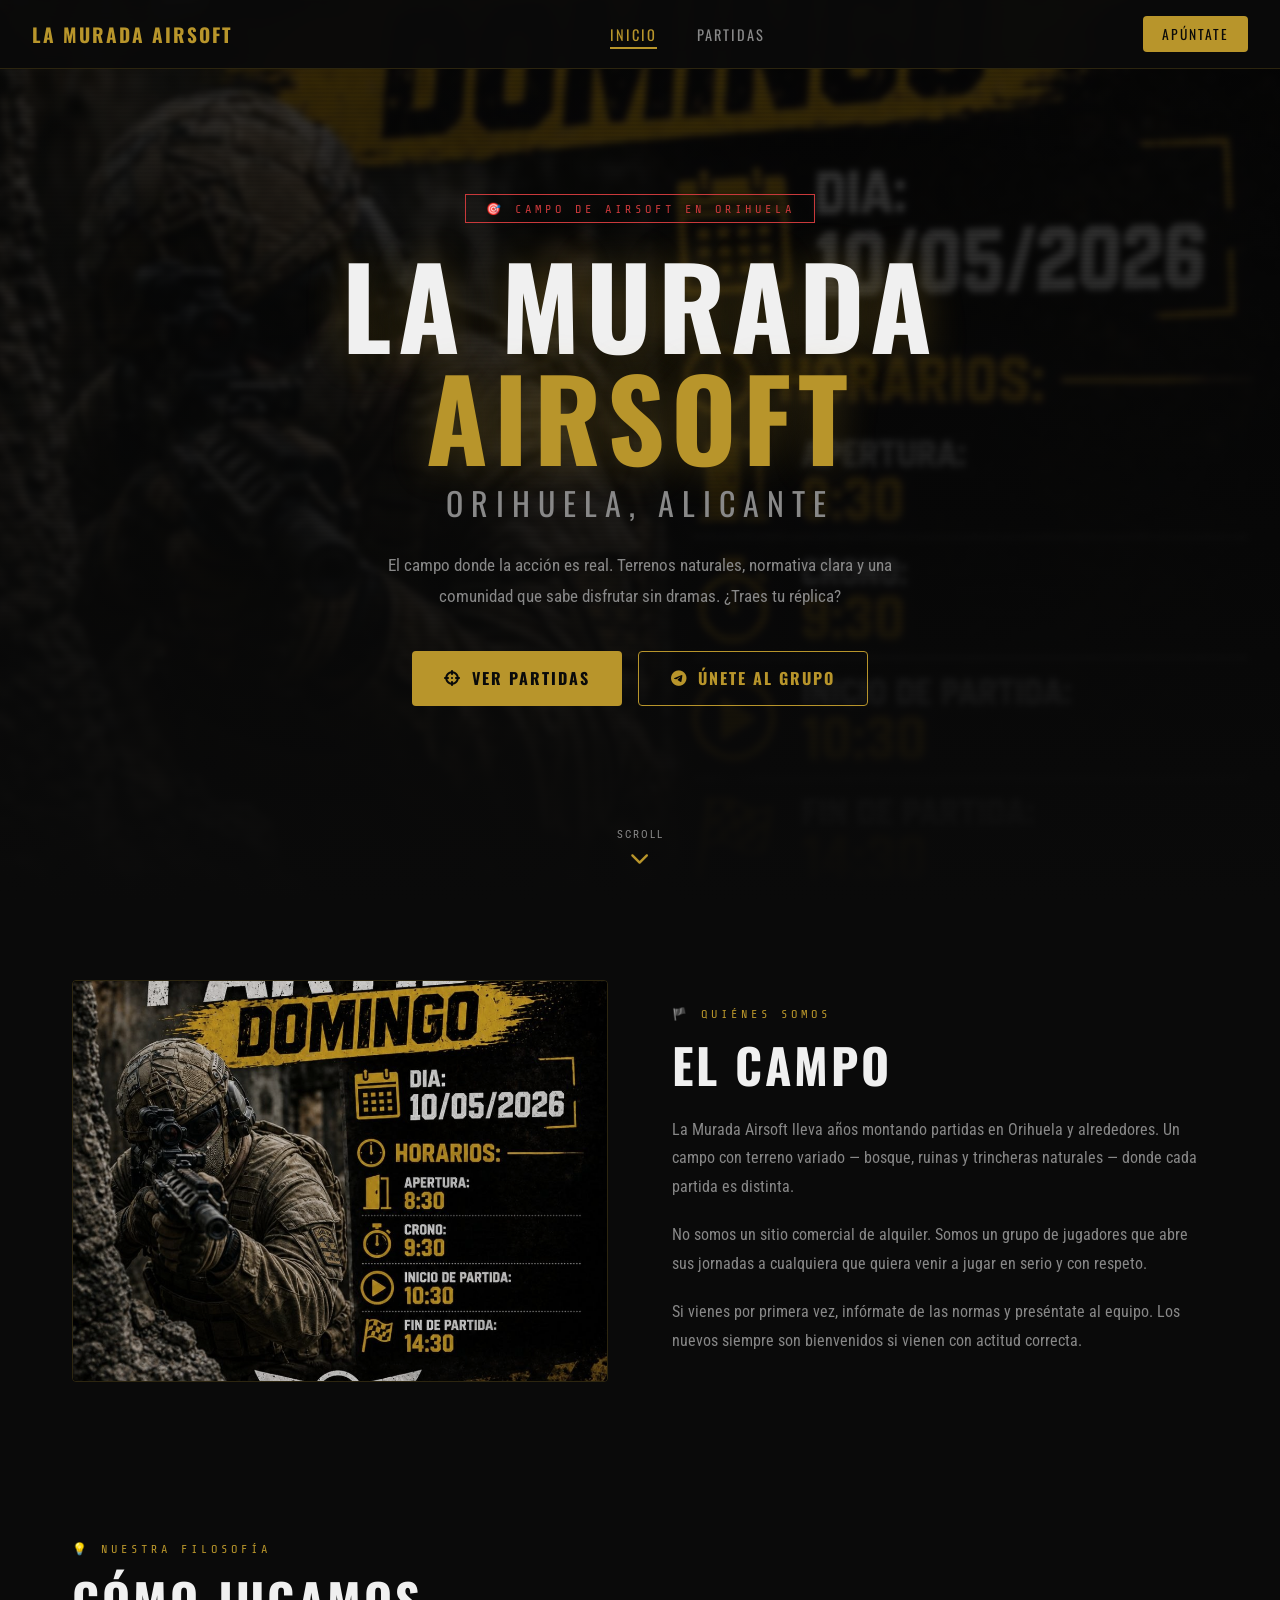
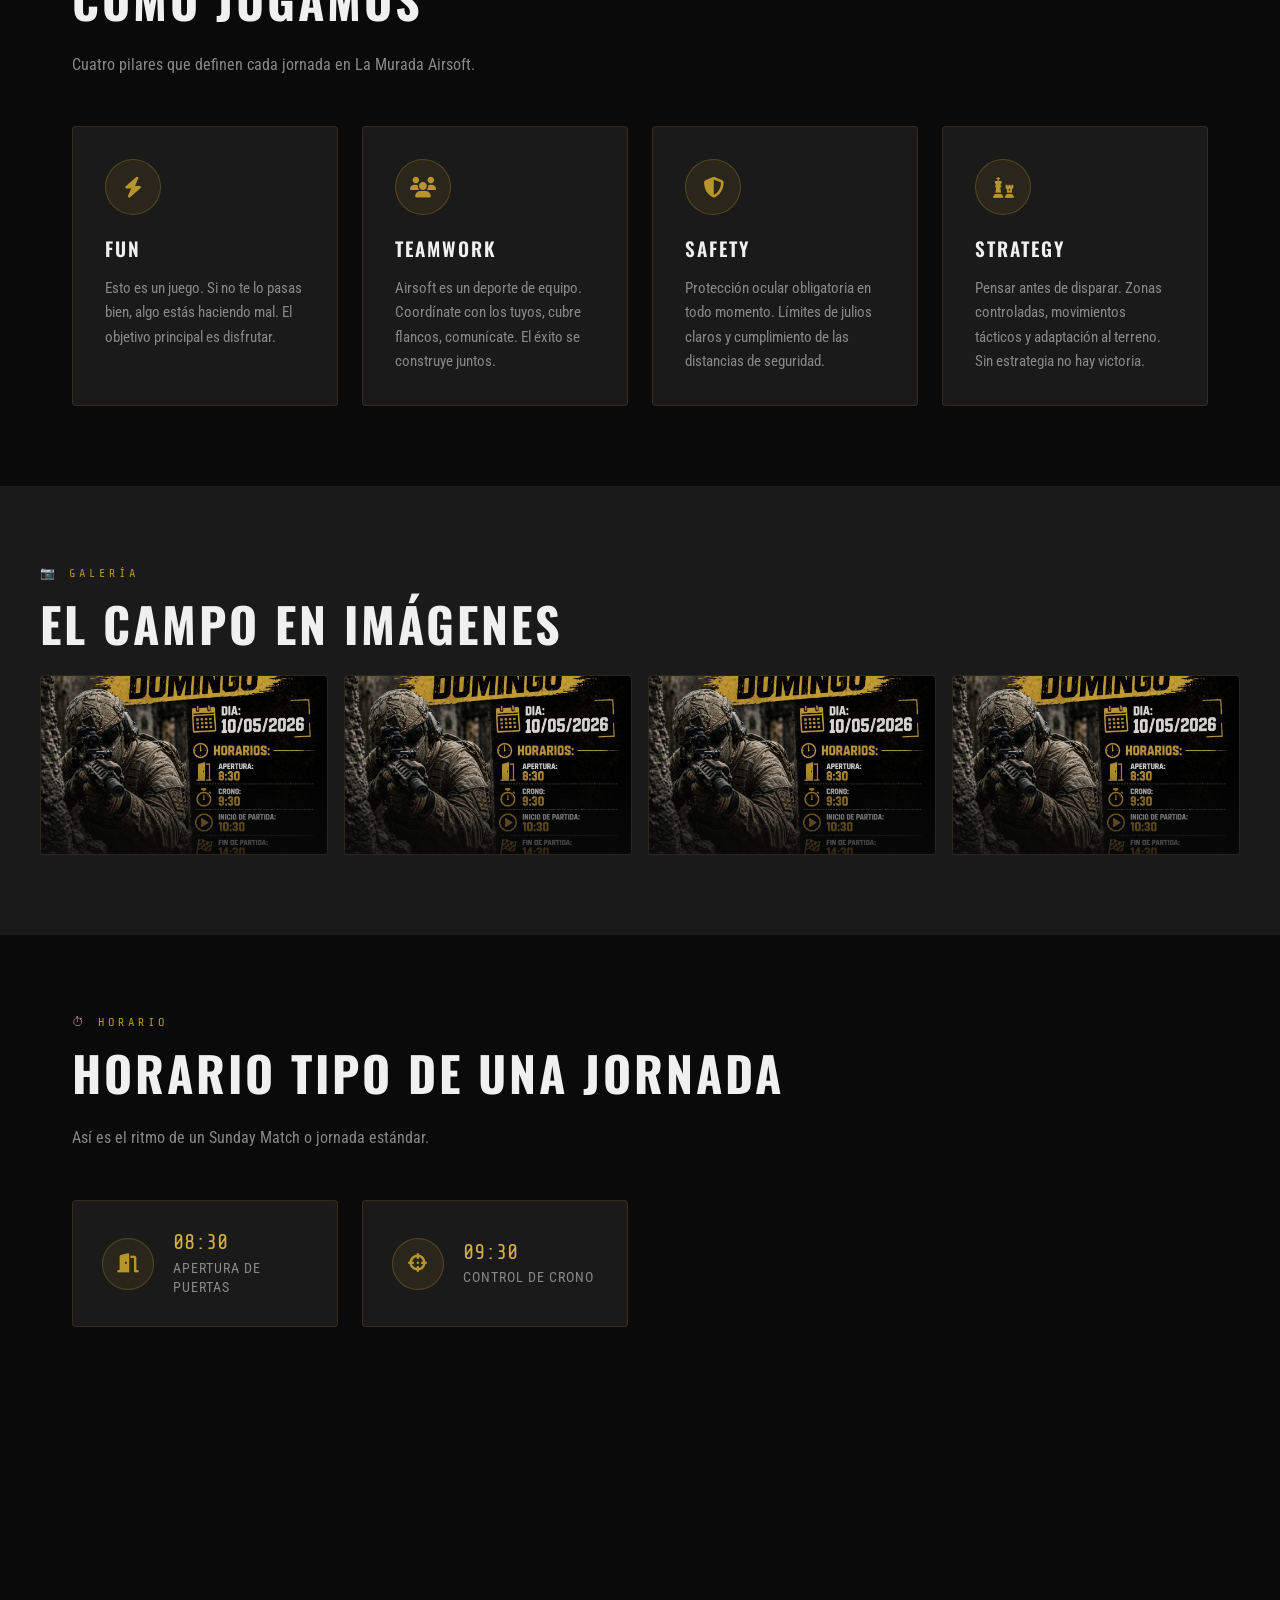
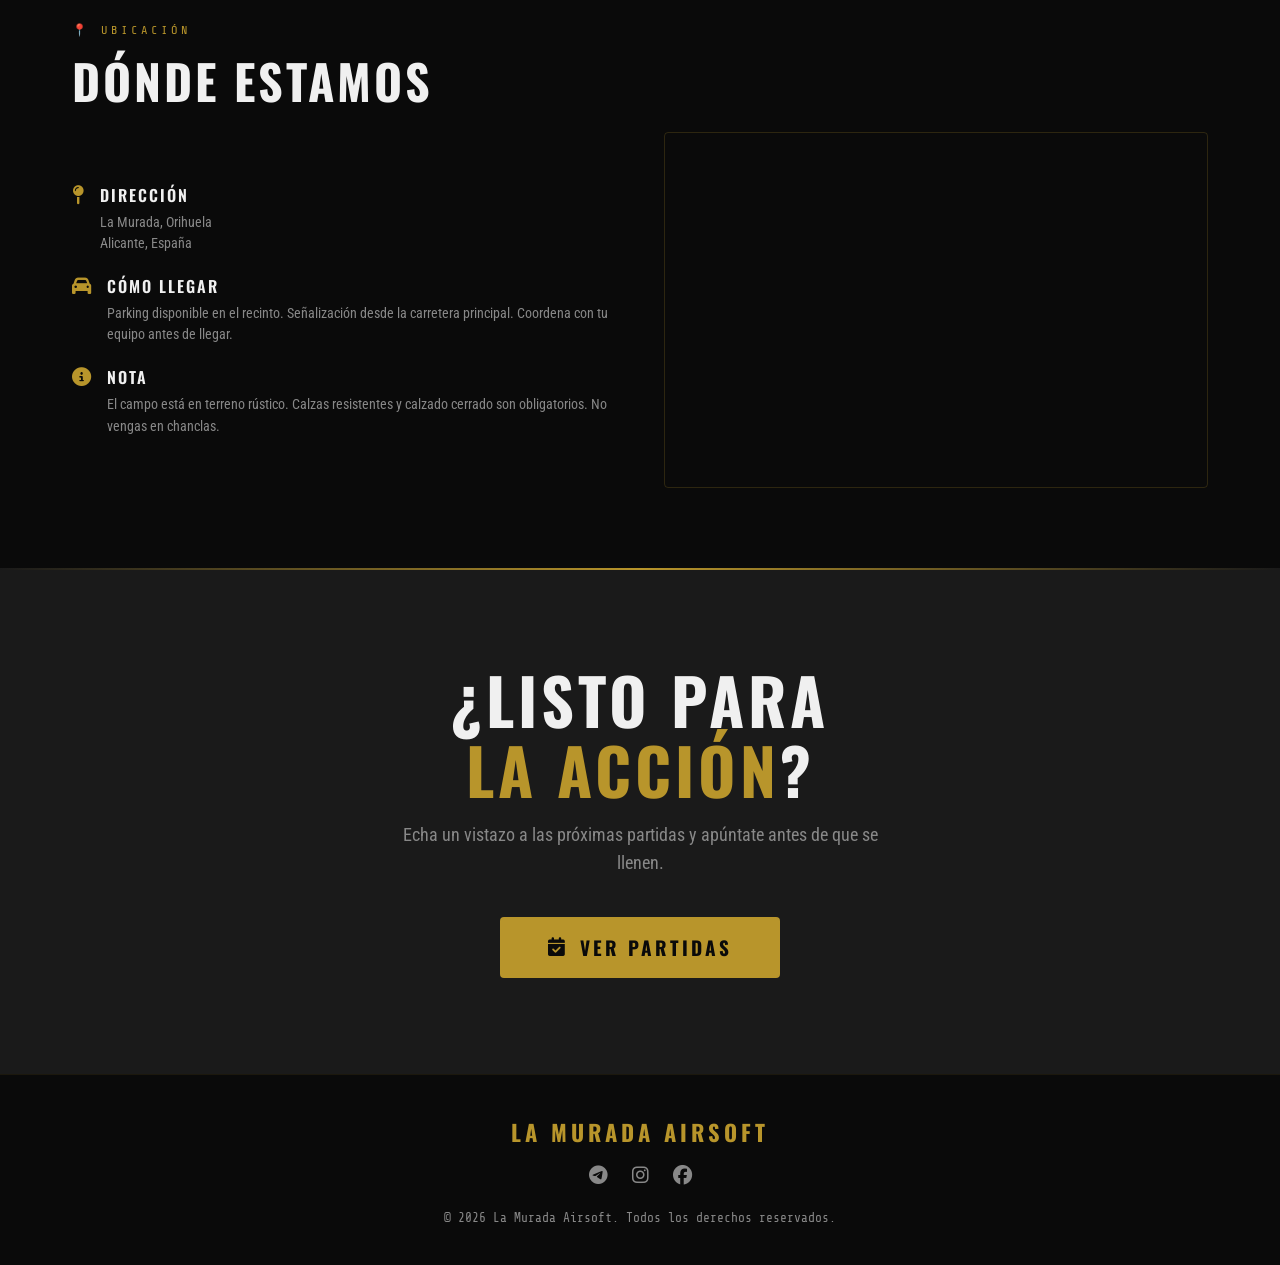
==== commit 0031eb68: "refactor: index completo con secciones inicio, ideologia, galeria, horario, ubicacion" ====
--- a/index.html
+++ b/index.html
@@ -3,8 +3,8 @@
 <head>
   <meta charset="UTF-8">
   <meta name="viewport" content="width=device-width, initial-scale=1.0">
-  <title>La Murada Airsoft — Campo de Airsoft en Orihuela</title>
-  <meta name="description" content="La Murada Airsoft. Campo de airsoft en Orihuela, Alicante. Partidas regulares, eventos y jornadas. ¡Apúntate!">
+  <title>La Murada Airsoft — Inicio</title>
+  <meta name="description" content="La Murada Airsoft. Campo de airsoft en Orihuela, Alicante. El campo donde la acción es real.">
   <link rel="preconnect" href="https://fonts.googleapis.com">
   <link rel="preconnect" href="https://fonts.gstatic.com" crossorigin>
   <link href="https://fonts.googleapis.com/css2?family=Oswald:wght@400;600;700&family=Roboto+Condensed:wght@400;700&family=Share+Tech+Mono&display=swap" rel="stylesheet">
@@ -45,8 +45,8 @@
       display: flex;
       justify-content: space-between;
       align-items: center;
-      background: rgba(10,10,10,0.92);
-      backdrop-filter: blur(8px);
+      background: rgba(10,10,10,0.95);
+      backdrop-filter: blur(10px);
       border-bottom: 1px solid rgba(184,149,43,0.2);
     }
 
@@ -62,7 +62,7 @@
 
     .nav-links {
       display: flex;
-      gap: 2rem;
+      gap: 2.5rem;
       list-style: none;
     }
 
@@ -75,10 +75,25 @@
       color: var(--text-muted);
       text-decoration: none;
       transition: color 0.3s ease;
+      position: relative;
+    }
+
+    .nav-links a::after {
+      content: '';
+      position: absolute;
+      bottom: -4px;
+      left: 0;
+      width: 0;
+      height: 2px;
+      background: var(--primary);
+      transition: width 0.3s ease;
     }
 
     .nav-links a:hover,
     .nav-links a.active { color: var(--primary); }
+
+    .nav-links a:hover::after,
+    .nav-links a.active::after { width: 100%; }
 
     .nav-cta {
       font-family: 'Oswald', sans-serif;
@@ -196,12 +211,12 @@
 
     .hero-desc {
       margin-top: 1.5rem;
-      font-size: 1rem;
-      color: var(--text-muted);
-      max-width: 520px;
+      font-size: 1.05rem;
+      color: var(--text-muted);
+      max-width: 560px;
       margin-left: auto;
       margin-right: auto;
-      line-height: 1.7;
+      line-height: 1.8;
     }
 
     .hero-actions {
@@ -316,14 +331,46 @@
       margin-bottom: 3rem;
     }
 
-    /* ── FEATURES ── */
-    .features-grid {
+    /* ── ABOUT / IDEOLOGY ── */
+    .about-grid {
       display: grid;
-      grid-template-columns: repeat(auto-fit, minmax(280px, 1fr));
+      grid-template-columns: 1fr 1fr;
+      gap: 4rem;
+      align-items: center;
+    }
+
+    .about-img {
+      width: 100%;
+      border-radius: 4px;
+      overflow: hidden;
+      border: 1px solid rgba(184,149,43,0.2);
+    }
+
+    .about-img img {
+      width: 100%;
+      height: 400px;
+      object-fit: cover;
+      display: block;
+      filter: grayscale(0.2) brightness(0.9);
+    }
+
+    .about-text p {
+      font-size: 1rem;
+      color: var(--text-muted);
+      line-height: 1.8;
+      margin-bottom: 1.2rem;
+    }
+
+    .about-text p:last-child { margin-bottom: 0; }
+
+    /* ── VALUES ── */
+    .values-grid {
+      display: grid;
+      grid-template-columns: repeat(auto-fit, minmax(260px, 1fr));
       gap: 1.5rem;
     }
 
-    .feature-card {
+    .value-card {
       background: var(--bg2);
       border: 1px solid rgba(184,149,43,0.15);
       border-radius: 4px;
@@ -333,18 +380,18 @@
       transform: translateY(20px);
     }
 
-    .feature-card.visible {
+    .value-card.visible {
       opacity: 1;
       transform: translateY(0);
     }
 
-    .feature-card:hover {
+    .value-card:hover {
       border-color: var(--primary);
       transform: translateY(-4px);
       box-shadow: 0 8px 30px rgba(184,149,43,0.1);
     }
 
-    .feature-icon {
+    .value-icon {
       width: 56px;
       height: 56px;
       border-radius: 50%;
@@ -356,12 +403,9 @@
       margin-bottom: 1.2rem;
     }
 
-    .feature-icon i {
-      color: var(--primary);
-      font-size: 1.3rem;
-    }
-
-    .feature-card h3 {
+    .value-icon i { color: var(--primary); font-size: 1.3rem; }
+
+    .value-card h3 {
       font-family: 'Oswald', sans-serif;
       font-size: 1.2rem;
       font-weight: 600;
@@ -370,117 +414,164 @@
       margin-bottom: 0.8rem;
     }
 
-    .feature-card p {
+    .value-card p {
       font-size: 0.95rem;
       color: var(--text-muted);
       line-height: 1.6;
     }
 
-    /* ── NEXT MATCH ── */
-    .next-match {
+    /* ── GALLERY ── */
+    .gallery-section {
       background: var(--bg2);
       padding: 5rem 2rem;
     }
 
-    .next-match-inner {
+    .gallery-grid {
+      display: grid;
+      grid-template-columns: repeat(auto-fit, minmax(280px, 1fr));
+      gap: 1rem;
       max-width: 1200px;
       margin: 0 auto;
+    }
+
+    .gallery-item {
+      position: relative;
+      overflow: hidden;
+      border-radius: 4px;
+      border: 1px solid rgba(184,149,43,0.1);
+      aspect-ratio: 16/10;
+    }
+
+    .gallery-item img {
+      width: 100%;
+      height: 100%;
+      object-fit: cover;
+      filter: grayscale(0.3);
+      transition: all 0.4s ease;
+    }
+
+    .gallery-item:hover img {
+      filter: grayscale(0);
+      transform: scale(1.05);
+    }
+
+    .gallery-item-overlay {
+      position: absolute;
+      inset: 0;
+      background: linear-gradient(to bottom, transparent 50%, rgba(10,10,10,0.8) 100%);
+    }
+
+    /* ── SCHEDULE ── */
+    .schedule-grid {
+      display: grid;
+      grid-template-columns: repeat(auto-fit, minmax(220px, 1fr));
+      gap: 1.5rem;
+    }
+
+    .schedule-item {
+      background: var(--bg2);
+      border: 1px solid rgba(184,149,43,0.15);
+      border-radius: 4px;
+      padding: 1.8rem;
+      display: flex;
+      align-items: center;
+      gap: 1.2rem;
+      transition: all 0.3s ease;
+      opacity: 0;
+      transform: translateY(20px);
+    }
+
+    .schedule-item.visible {
+      opacity: 1;
+      transform: translateY(0);
+    }
+
+    .schedule-item:hover {
+      border-color: var(--primary);
+      transform: translateY(-4px);
+    }
+
+    .schedule-icon {
+      width: 52px;
+      height: 52px;
+      border-radius: 50%;
+      background: rgba(184,149,43,0.1);
+      border: 1px solid rgba(184,149,43,0.3);
+      display: flex;
+      align-items: center;
+      justify-content: center;
+      flex-shrink: 0;
+    }
+
+    .schedule-icon i { color: var(--primary); font-size: 1.2rem; }
+
+    .schedule-text .time {
+      font-family: 'Share Tech Mono', monospace;
+      font-size: 1.3rem;
+      color: var(--primary-light);
+      display: block;
+      margin-bottom: 0.2rem;
+    }
+
+    .schedule-text .label {
+      font-size: 0.9rem;
+      color: var(--text-muted);
+      text-transform: uppercase;
+      letter-spacing: 1px;
+    }
+
+    /* ── LOCATION ── */
+    .location-grid {
       display: grid;
       grid-template-columns: 1fr 1fr;
       gap: 3rem;
       align-items: center;
     }
 
-    .next-match-badge {
-      display: inline-block;
-      font-family: 'Share Tech Mono', monospace;
-      font-size: 0.7rem;
-      letter-spacing: 3px;
-      color: var(--accent);
-      border: 1px solid var(--accent);
-      padding: 0.3rem 0.8rem;
-      border-radius: 4px;
-      text-transform: uppercase;
-      margin-bottom: 1rem;
-    }
-
-    .next-match h2 {
-      font-family: 'Oswald', sans-serif;
-      font-size: clamp(2rem, 5vw, 3rem);
-      font-weight: 700;
-      text-transform: uppercase;
-      letter-spacing: 3px;
-      margin-bottom: 1rem;
-    }
-
-    .next-match h2 span { color: var(--primary); }
-
-    .next-match p {
+    .location-info {
+      display: flex;
+      flex-direction: column;
+      gap: 1.2rem;
+    }
+
+    .location-info-item {
+      display: flex;
+      align-items: flex-start;
+      gap: 1rem;
+    }
+
+    .location-info-item i {
+      color: var(--primary);
+      font-size: 1.2rem;
+      margin-top: 0.2rem;
+    }
+
+    .location-info-item .label {
+      font-family: 'Oswald', sans-serif;
       font-size: 1rem;
-      color: var(--text-muted);
-      line-height: 1.7;
-      margin-bottom: 1.5rem;
-    }
-
-    .match-info-list {
-      list-style: none;
-      display: flex;
-      flex-direction: column;
-      gap: 0.8rem;
-      margin-bottom: 2rem;
-    }
-
-    .match-info-list li {
-      display: flex;
-      align-items: center;
-      gap: 0.8rem;
-      font-size: 0.95rem;
-      color: var(--text-muted);
-    }
-
-    .match-info-list li i {
-      color: var(--primary);
-      width: 20px;
-      text-align: center;
-    }
-
-    .match-preview {
-      background: var(--bg);
-      border: 1px solid rgba(184,149,43,0.2);
+      font-weight: 600;
+      text-transform: uppercase;
+      letter-spacing: 2px;
+      margin-bottom: 0.3rem;
+    }
+
+    .location-info-item .value {
+      font-size: 0.9rem;
+      color: var(--text-muted);
+      line-height: 1.5;
+    }
+
+    .location-map {
       border-radius: 4px;
       overflow: hidden;
-      position: relative;
-    }
-
-    .match-preview-img {
+      border: 1px solid rgba(184,149,43,0.2);
+    }
+
+    .location-map iframe {
       width: 100%;
-      height: 320px;
-      object-fit: cover;
-      filter: grayscale(0.3) brightness(0.8);
-      display: block;
-    }
-
-    .match-preview-overlay {
-      position: absolute;
-      bottom: 0;
-      left: 0;
-      right: 0;
-      padding: 1.5rem;
-      background: linear-gradient(to top, rgba(10,10,10,0.95), transparent);
-    }
-
-    .match-preview-overlay .date {
-      font-family: 'Share Tech Mono', monospace;
-      font-size: 1.1rem;
-      color: var(--primary-light);
-    }
-
-    .match-preview-overlay .title {
-      font-family: 'Oswald', sans-serif;
-      font-size: 1.3rem;
-      font-weight: 700;
-      text-transform: uppercase;
-      letter-spacing: 2px;
+      height: 350px;
+      border: 0;
+      filter: grayscale(0.4);
     }
 
     /* ── CTA ── */
@@ -537,7 +628,6 @@
       border: none;
       padding: 1rem 3rem;
       border-radius: 4px;
-      cursor: pointer;
       text-decoration: none;
       transition: all 0.3s ease;
       animation: ctaPulse 3s infinite;
@@ -594,16 +684,17 @@
     }
 
     /* ── RESPONSIVE ── */
+    @media (max-width: 900px) {
+      .about-grid { grid-template-columns: 1fr; gap: 2rem; }
+      .about-img img { height: 280px; }
+      .location-grid { grid-template-columns: 1fr; }
+    }
+
     @media (max-width: 768px) {
       nav { padding: 0.8rem 1rem; }
       .nav-links { display: none; }
       .nav-cta { display: none; }
-      .next-match-inner { grid-template-columns: 1fr; }
       .hero-actions { flex-direction: column; align-items: center; }
-    }
-
-    @media (max-width: 480px) {
-      .btn-primary, .btn-outline { width: 100%; justify-content: center; }
     }
   </style>
 </head>
@@ -628,7 +719,7 @@
       <div class="hero-badge">🎯 Campo de Airsoft en Orihuela</div>
       <h1 class="hero-title">LA MURADA<br><span>AIRSOFT</span></h1>
       <p class="hero-sub">Orihuela, Alicante</p>
-      <p class="hero-desc">El campo de airsoft donde la acción es real. Terrenos naturales, partidas semanales y eventos que no vas a olvidar. ¿Traes tu réplica o vienes de vacío?</p>
+      <p class="hero-desc">El campo donde la acción es real. Terrenos naturales, normativa clara y una comunidad que sabe disfrutar sin dramas. ¿Traes tu réplica?</p>
       <div class="hero-actions">
         <a href="partidas.html" class="btn-primary">
           <i class="fas fa-crosshairs"></i>
@@ -646,59 +737,151 @@
     </div>
   </section>
 
-  <!-- FEATURES -->
-  <section class="section">
-    <div class="section-label">🎯 Sobre Nosotros</div>
-    <h2 class="section-title">El Campo</h2>
-    <p class="section-desc">La Murada Airsoft lleva años montando partidas en Orihuela y alrededores. Terrenos variados, normativa clara y una comunidad que sabe disfrutar sin dramas.</p>
-    <div class="features-grid">
-      <div class="feature-card">
-        <div class="feature-icon"><i class="fas fa-map"></i></div>
-        <h3>Campo de Guerra</h3>
-        <p>Zonas de bosque, edificios abandonados y trincheras naturales. Cada partida es distinta.</p>
-      </div>
-      <div class="feature-card">
-        <div class="feature-icon"><i class="fas fa-users"></i></div>
-        <h3>Comunidad Activa</h3>
-        <p>Jugadores de todos los niveles. Los nuevos siempre son bienvenidos si respetan las normas.</p>
-      </div>
-      <div class="feature-card">
-        <div class="feature-icon"><i class="fas fa-shield-halved"></i></div>
-        <h3>Normativa Clara</h3>
-        <p>Límite de julios, distancias de seguridad y respeto. Sin normativa no hay juego limpio.</p>
-      </div>
-      <div class="feature-card">
-        <div class="feature-icon"><i class="fas fa-calendar-check"></i></div>
-        <h3>Partidas Regulares</h3>
-        <p>Sunday Match cada certain fecha. Siguenos en Telegram para enterarte de todo.</p>
+  <!-- SOBRE EL CAMPO -->
+  <section class="section" id="campo">
+    <div class="about-grid">
+      <div class="about-img">
+        <img src="campo.jpg" alt="Campo La Murada Airsoft">
+      </div>
+      <div class="about-text">
+        <div class="section-label">🏴 Quiénes Somos</div>
+        <h2 class="section-title">El Campo</h2>
+        <p>La Murada Airsoft lleva años montando partidas en Orihuela y alrededores. Un campo con terreno variado — bosque, ruinas y trincheras naturales — donde cada partida es distinta.</p>
+        <p>No somos un sitio comercial de alquiler. Somos un grupo de jugadores que abre sus jornadas a cualquiera que quiera venir a jugar en serio y con respeto.</p>
+        <p>Si vienes por primera vez, infórmate de las normas y preséntate al equipo. Los nuevos siempre son bienvenidos si vienen con actitud correcta.</p>
       </div>
     </div>
   </section>
 
-  <!-- NEXT MATCH -->
-  <section class="next-match">
-    <div class="next-match-inner">
-      <div class="next-match-content">
-        <div class="next-match-badge">🔥 Próxima Partida</div>
-        <h2>Sunday<br><span>Match</span></h2>
-        <p>La jornada clásica de La Murada. Sin florituras, sin enrollarse. Llegas, juegas, te lo pasas. Así de simple.</p>
-        <ul class="match-info-list">
-          <li><i class="fas fa-calendar-days"></i>Domingo 10 de Mayo 2026</li>
-          <li><i class="fas fa-clock"></i>08:30 Apertura — 14:30 Fin</li>
-          <li><i class="fas fa-location-dot"></i>La Murada, Orihuela</li>
-          <li><i class="fas fa-signal"></i>Plazas limitadas</li>
-        </ul>
-        <a href="partidas.html" class="btn-primary">
-          <i class="fas fa-list"></i>
-          Ver Detalles
-        </a>
-      </div>
-      <div class="match-preview">
-        <img class="match-preview-img" src="campo.jpg" alt="Sunday Match La Murada Airsoft">
-        <div class="match-preview-overlay">
-          <div class="date">10 MAY 2026</div>
-          <div class="title">Sunday Match</div>
+  <!-- VALORES / IDEOLOGÍA -->
+  <section class="section" id="ideologia">
+    <div class="section-label">💡 Nuestra Filosofía</div>
+    <h2 class="section-title">Cómo Jugamos</h2>
+    <p class="section-desc">Cuatro pilares que definen cada jornada en La Murada Airsoft.</p>
+    <div class="values-grid">
+      <div class="value-card">
+        <div class="value-icon"><i class="fas fa-bolt"></i></div>
+        <h3>Fun</h3>
+        <p>Esto es un juego. Si no te lo pasas bien, algo estás haciendo mal. El objetivo principal es disfrutar.</p>
+      </div>
+      <div class="value-card">
+        <div class="value-icon"><i class="fas fa-users"></i></div>
+        <h3>Teamwork</h3>
+        <p>Airsoft es un deporte de equipo. Coordínate con los tuyos, cubre flancos, comunícate. El éxito se construye juntos.</p>
+      </div>
+      <div class="value-card">
+        <div class="value-icon"><i class="fas fa-shield-halved"></i></div>
+        <h3>Safety</h3>
+        <p>Protección ocular obligatoria en todo momento. Límites de julios claros y cumplimiento de las distancias de seguridad.</p>
+      </div>
+      <div class="value-card">
+        <div class="value-icon"><i class="fas fa-chess"></i></div>
+        <h3>Strategy</h3>
+        <p>Pensar antes de disparar. Zonas controladas, movimientos tácticos y adaptación al terreno. Sin estrategia no hay victoria.</p>
+      </div>
+    </div>
+  </section>
+
+  <!-- GALERÍA -->
+  <section class="gallery-section" id="galeria">
+    <div style="max-width:1200px;margin:0 auto;">
+      <div class="section-label">📷 Galería</div>
+      <h2 class="section-title">El Campo en Imágenes</h2>
+    </div>
+    <div class="gallery-grid">
+      <div class="gallery-item">
+        <img src="campo.jpg" alt="Campo de guerra">
+        <div class="gallery-item-overlay"></div>
+      </div>
+      <div class="gallery-item">
+        <img src="campo.jpg" alt="Zona de bosque">
+        <div class="gallery-item-overlay"></div>
+      </div>
+      <div class="gallery-item">
+        <img src="campo.jpg" alt="Edificio abandonado">
+        <div class="gallery-item-overlay"></div>
+      </div>
+      <div class="gallery-item">
+        <img src="campo.jpg" alt="Acción en partida">
+        <div class="gallery-item-overlay"></div>
+      </div>
+    </div>
+  </section>
+
+  <!-- HORARIO TIPO -->
+  <section class="section" id="horario">
+    <div class="section-label">⏱ Horario</div>
+    <h2 class="section-title">Horario Tipo de una Jornada</h2>
+    <p class="section-desc">Así es el ritmo de un Sunday Match o jornada estándar.</p>
+    <div class="schedule-grid">
+      <div class="schedule-item">
+        <div class="schedule-icon"><i class="fas fa-door-open"></i></div>
+        <div class="schedule-text">
+          <span class="time">08:30</span>
+          <span class="label">Apertura de Puertas</span>
         </div>
+      </div>
+      <div class="schedule-item">
+        <div class="schedule-icon"><i class="fas fa-crosshairs"></i></div>
+        <div class="schedule-text">
+          <span class="time">09:30</span>
+          <span class="label">Control de Crono</span>
+        </div>
+      </div>
+      <div class="schedule-item">
+        <div class="schedule-icon"><i class="fas fa-bullhorn"></i></div>
+        <div class="schedule-text">
+          <span class="time">10:30</span>
+          <span class="label">Briefing + Inicio</span>
+        </div>
+      </div>
+      <div class="schedule-item">
+        <div class="schedule-icon"><i class="fas fa-gamepad"></i></div>
+        <div class="schedule-text">
+          <span class="time">10:30 – 14:30</span>
+          <span class="label">Partida Continua</span>
+        </div>
+      </div>
+      <div class="schedule-item">
+        <div class="schedule-icon"><i class="fas fa-flag-checkered"></i></div>
+        <div class="schedule-text">
+          <span class="time">14:30</span>
+          <span class="label">Fin del Juego</span>
+        </div>
+      </div>
+    </div>
+  </section>
+
+  <!-- UBICACIÓN -->
+  <section class="section" id="ubicacion">
+    <div class="section-label">📍 Ubicación</div>
+    <h2 class="section-title">Dónde Estamos</h2>
+    <div class="location-grid">
+      <div class="location-info">
+        <div class="location-info-item">
+          <i class="fas fa-map-pin"></i>
+          <div>
+            <div class="label">Dirección</div>
+            <div class="value">La Murada, Orihuela<br>Alicante, España</div>
+          </div>
+        </div>
+        <div class="location-info-item">
+          <i class="fas fa-car"></i>
+          <div>
+            <div class="label">Cómo Llegar</div>
+            <div class="value">Parking disponible en el recinto. Señalización desde la carretera principal. Coordena con tu equipo antes de llegar.</div>
+          </div>
+        </div>
+        <div class="location-info-item">
+          <i class="fas fa-circle-info"></i>
+          <div>
+            <div class="label">Nota</div>
+            <div class="value">El campo está en terreno rústico. Calzas resistentes y calzado cerrado son obligatorios. No vengas en chanclas.</div>
+          </div>
+        </div>
+      </div>
+      <div class="location-map">
+        <iframe src="https://www.google.com/maps/embed?pb=!1m18!1m12!1m3!1d50038.7035189!2d-0.96!3d38.08!2m3!1f0!2f0!3f0!3m2!1i1024!2i768!4f13.1!3m3!1m2!1s0xd618600000000001%3A0x0!2sLa%20Murada%2C%20Orihuela%2C%20Alicante!5e0!3m2!1ses!2ses!4v1700000000000!5m2!1ses!2ses" loading="lazy" referrerpolicy="no-referrer-when-downgrade"></iframe>
       </div>
     </div>
   </section>
@@ -706,10 +889,10 @@
   <!-- CTA -->
   <section class="cta-section">
     <div class="cta-title">¿Listo para<br><span>la acción</span>?</div>
-    <p class="cta-sub">Únete al grupo de Telegram y no te pierdas ninguna partida. Siguenos y apunta cuando quieras.</p>
-    <a href="https://t.me/lamuradaairsoft" target="_blank" class="btn-cta">
-      <i class="fab fa-telegram"></i>
-      Únete por Telegram
+    <p class="cta-sub">Echa un vistazo a las próximas partidas y apúntate antes de que se llenen.</p>
+    <a href="partidas.html" class="btn-cta">
+      <i class="fas fa-calendar-check"></i>
+      Ver Partidas
     </a>
   </section>
 
@@ -733,7 +916,7 @@
       });
     }, { threshold: 0.15 });
 
-    document.querySelectorAll('.feature-card').forEach(el => observer.observe(el));
+    document.querySelectorAll('.value-card, .schedule-item').forEach(el => observer.observe(el));
   </script>
 </body>
 </html>
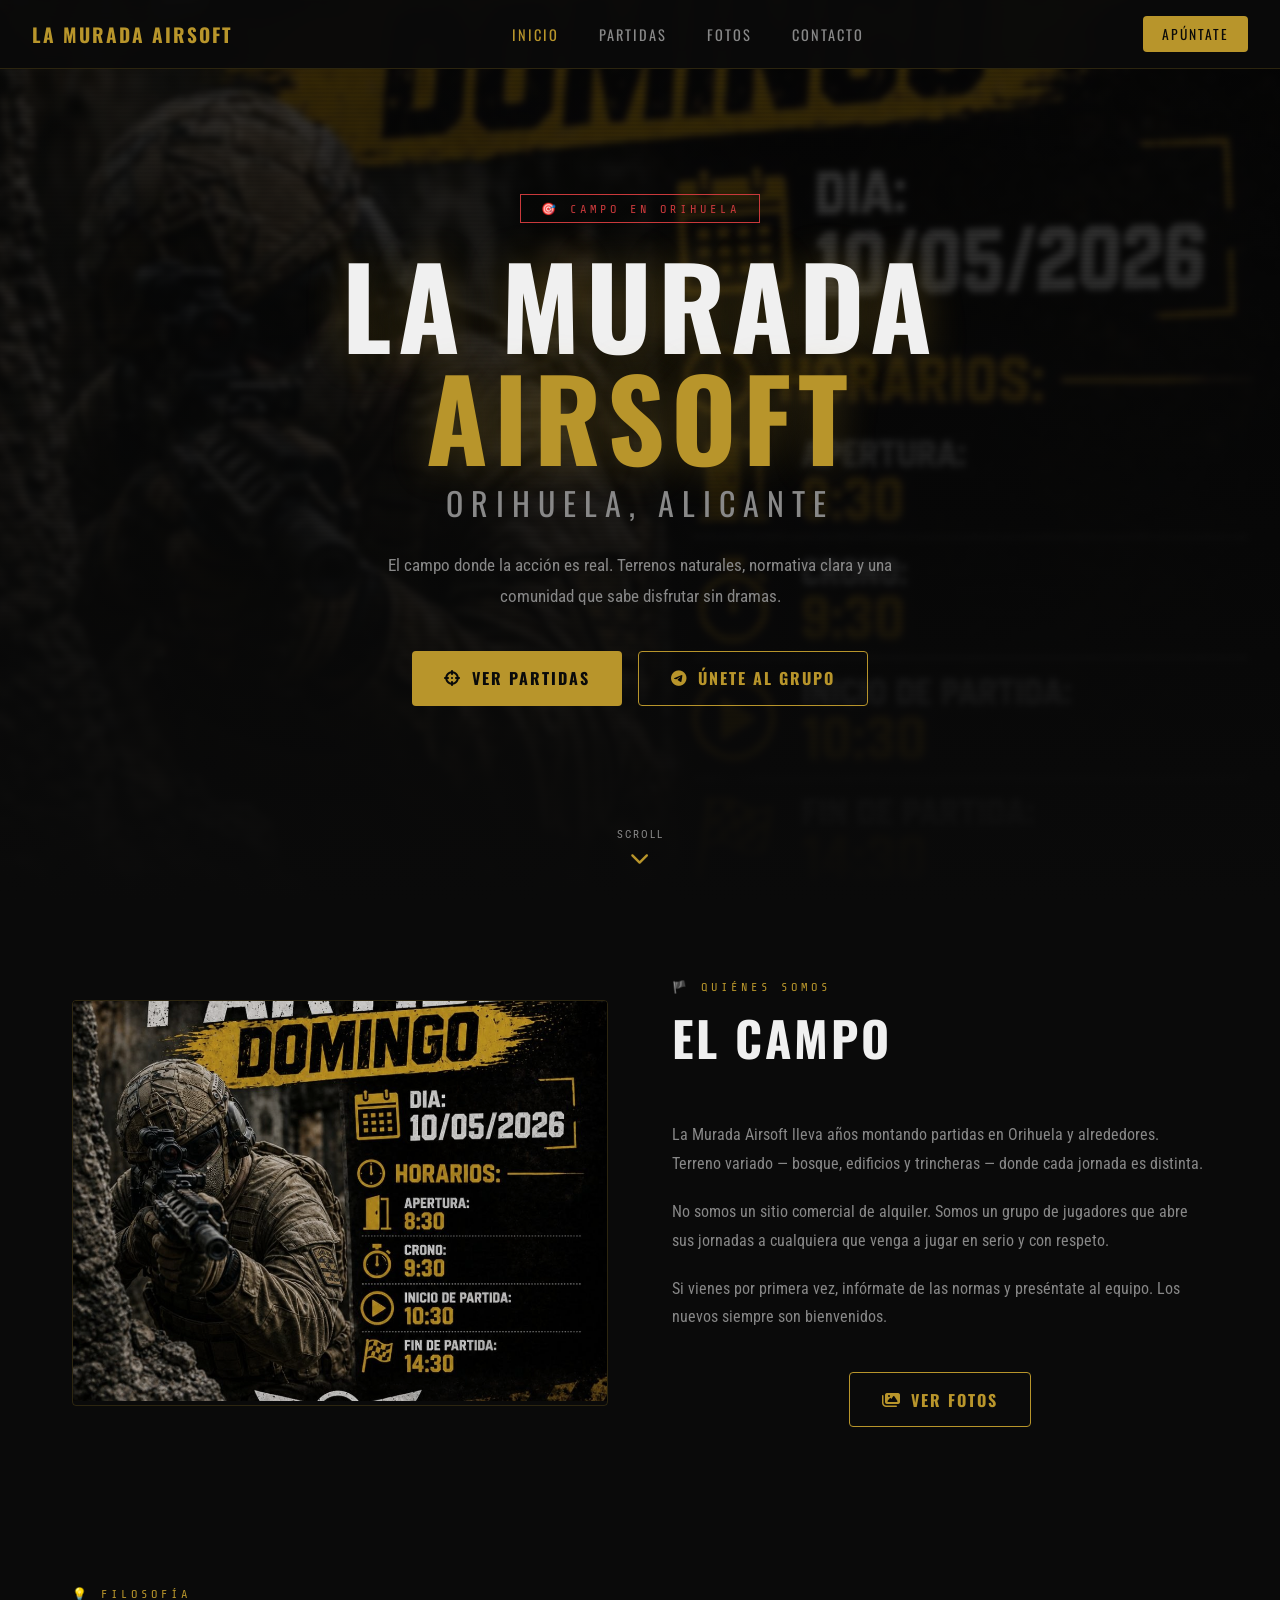
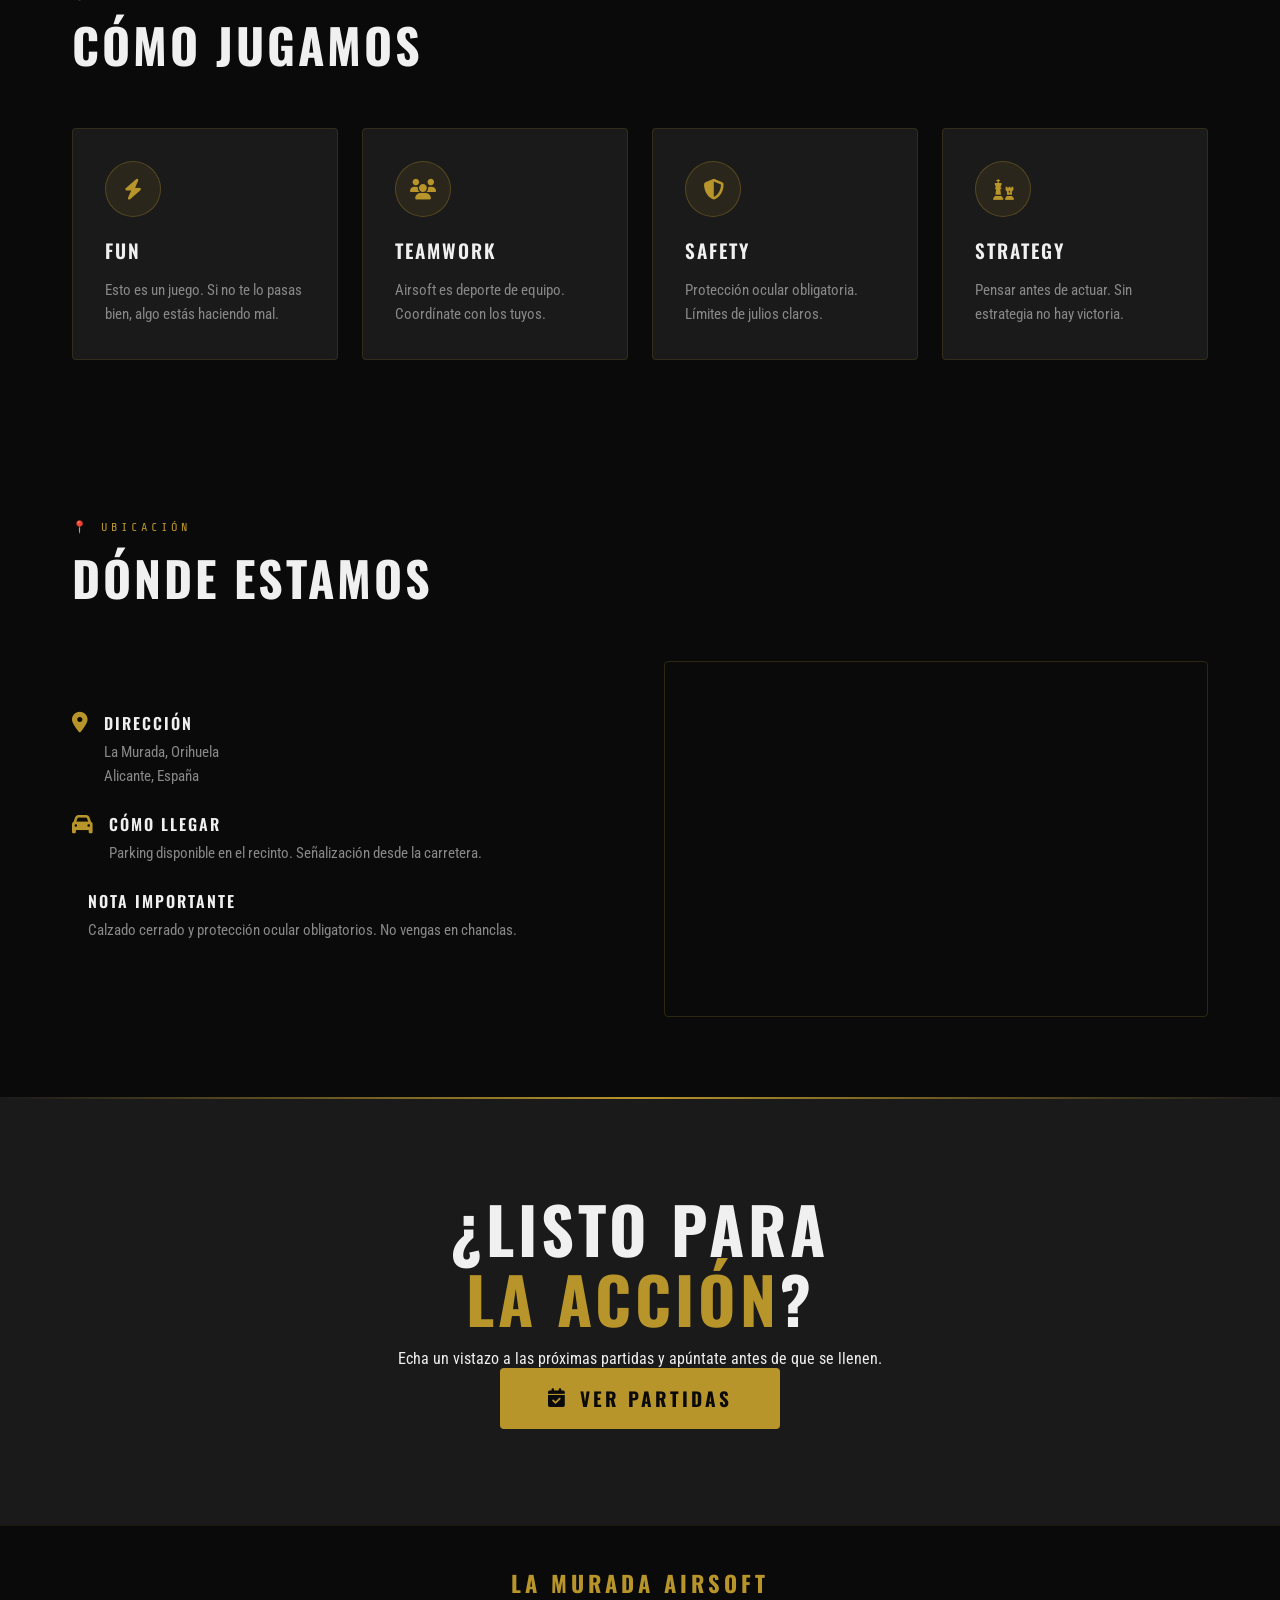
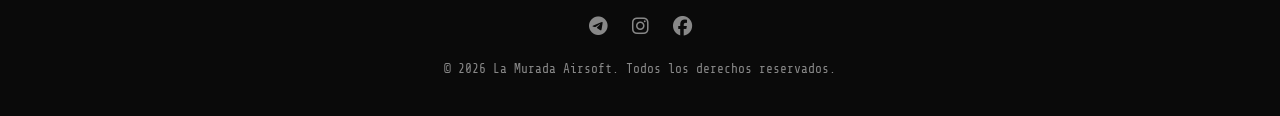
==== commit 02b71c55: "refactor: sitio completo multi-pagina con nav, estilo y paginas separadas" ====
--- a/index.html
+++ b/index.html
@@ -4,11 +4,12 @@
   <meta charset="UTF-8">
   <meta name="viewport" content="width=device-width, initial-scale=1.0">
   <title>La Murada Airsoft — Inicio</title>
-  <meta name="description" content="La Murada Airsoft. Campo de airsoft en Orihuela, Alicante. El campo donde la acción es real.">
+  <meta name="description" content="Campo de airsoft en Orihuela, Alicante. Partidas regulares, eventos y jornadas.">
   <link rel="preconnect" href="https://fonts.googleapis.com">
   <link rel="preconnect" href="https://fonts.gstatic.com" crossorigin>
   <link href="https://fonts.googleapis.com/css2?family=Oswald:wght@400;600;700&family=Roboto+Condensed:wght@400;700&family=Share+Tech+Mono&display=swap" rel="stylesheet">
   <link rel="stylesheet" href="https://cdnjs.cloudflare.com/ajax/libs/font-awesome/6.5.1/css/all.min.css">
+  <link rel="stylesheet" href="style.css">
   <style>
     :root {
       --bg: #0a0a0a;
@@ -22,8 +23,6 @@
 
     * { margin: 0; padding: 0; box-sizing: border-box; }
 
-    html { scroll-behavior: smooth; }
-
     body {
       font-family: 'Roboto Condensed', sans-serif;
       background: var(--bg);
@@ -75,25 +74,10 @@
       color: var(--text-muted);
       text-decoration: none;
       transition: color 0.3s ease;
-      position: relative;
-    }
-
-    .nav-links a::after {
-      content: '';
-      position: absolute;
-      bottom: -4px;
-      left: 0;
-      width: 0;
-      height: 2px;
-      background: var(--primary);
-      transition: width 0.3s ease;
     }
 
     .nav-links a:hover,
     .nav-links a.active { color: var(--primary); }
-
-    .nav-links a:hover::after,
-    .nav-links a.active::after { width: 100%; }
 
     .nav-cta {
       font-family: 'Oswald', sans-serif;
@@ -134,25 +118,14 @@
     .hero-scanline {
       position: absolute;
       inset: 0;
-      background: repeating-linear-gradient(
-        0deg,
-        transparent,
-        transparent 2px,
-        rgba(0,0,0,0.08) 2px,
-        rgba(0,0,0,0.08) 4px
-      );
+      background: repeating-linear-gradient(0deg, transparent, transparent 2px, rgba(0,0,0,0.08) 2px, rgba(0,0,0,0.08) 4px);
       pointer-events: none;
     }
 
     .hero-overlay {
       position: absolute;
       inset: 0;
-      background: linear-gradient(
-        to bottom,
-        rgba(10,10,10,0.4) 0%,
-        rgba(10,10,10,0.7) 60%,
-        rgba(10,10,10,1) 100%
-      );
+      background: linear-gradient(to bottom, rgba(10,10,10,0.4) 0%, rgba(10,10,10,0.7) 60%, rgba(10,10,10,1) 100%);
     }
 
     .hero-content {
@@ -268,10 +241,7 @@
       transition: all 0.3s ease;
     }
 
-    .btn-outline:hover {
-      background: rgba(184,149,43,0.1);
-      transform: scale(1.05);
-    }
+    .btn-outline:hover { background: rgba(184,149,43,0.1); transform: scale(1.05); }
 
     .hero-scroll {
       position: absolute;
@@ -331,7 +301,7 @@
       margin-bottom: 3rem;
     }
 
-    /* ── ABOUT / IDEOLOGY ── */
+    /* ── ABOUT ── */
     .about-grid {
       display: grid;
       grid-template-columns: 1fr 1fr;
@@ -350,7 +320,6 @@
       width: 100%;
       height: 400px;
       object-fit: cover;
-      display: block;
       filter: grayscale(0.2) brightness(0.9);
     }
 
@@ -360,8 +329,6 @@
       line-height: 1.8;
       margin-bottom: 1.2rem;
     }
-
-    .about-text p:last-child { margin-bottom: 0; }
 
     /* ── VALUES ── */
     .values-grid {
@@ -376,19 +343,11 @@
       border-radius: 4px;
       padding: 2rem;
       transition: all 0.3s ease;
-      opacity: 0;
-      transform: translateY(20px);
-    }
-
-    .value-card.visible {
-      opacity: 1;
-      transform: translateY(0);
     }
 
     .value-card:hover {
       border-color: var(--primary);
       transform: translateY(-4px);
-      box-shadow: 0 8px 30px rgba(184,149,43,0.1);
     }
 
     .value-icon {
@@ -414,32 +373,21 @@
       margin-bottom: 0.8rem;
     }
 
-    .value-card p {
-      font-size: 0.95rem;
-      color: var(--text-muted);
-      line-height: 1.6;
-    }
+    .value-card p { font-size: 0.95rem; color: var(--text-muted); line-height: 1.6; }
 
     /* ── GALLERY ── */
-    .gallery-section {
-      background: var(--bg2);
-      padding: 5rem 2rem;
-    }
-
     .gallery-grid {
       display: grid;
       grid-template-columns: repeat(auto-fit, minmax(280px, 1fr));
       gap: 1rem;
-      max-width: 1200px;
-      margin: 0 auto;
     }
 
     .gallery-item {
       position: relative;
       overflow: hidden;
       border-radius: 4px;
+      aspect-ratio: 16/10;
       border: 1px solid rgba(184,149,43,0.1);
-      aspect-ratio: 16/10;
     }
 
     .gallery-item img {
@@ -450,75 +398,7 @@
       transition: all 0.4s ease;
     }
 
-    .gallery-item:hover img {
-      filter: grayscale(0);
-      transform: scale(1.05);
-    }
-
-    .gallery-item-overlay {
-      position: absolute;
-      inset: 0;
-      background: linear-gradient(to bottom, transparent 50%, rgba(10,10,10,0.8) 100%);
-    }
-
-    /* ── SCHEDULE ── */
-    .schedule-grid {
-      display: grid;
-      grid-template-columns: repeat(auto-fit, minmax(220px, 1fr));
-      gap: 1.5rem;
-    }
-
-    .schedule-item {
-      background: var(--bg2);
-      border: 1px solid rgba(184,149,43,0.15);
-      border-radius: 4px;
-      padding: 1.8rem;
-      display: flex;
-      align-items: center;
-      gap: 1.2rem;
-      transition: all 0.3s ease;
-      opacity: 0;
-      transform: translateY(20px);
-    }
-
-    .schedule-item.visible {
-      opacity: 1;
-      transform: translateY(0);
-    }
-
-    .schedule-item:hover {
-      border-color: var(--primary);
-      transform: translateY(-4px);
-    }
-
-    .schedule-icon {
-      width: 52px;
-      height: 52px;
-      border-radius: 50%;
-      background: rgba(184,149,43,0.1);
-      border: 1px solid rgba(184,149,43,0.3);
-      display: flex;
-      align-items: center;
-      justify-content: center;
-      flex-shrink: 0;
-    }
-
-    .schedule-icon i { color: var(--primary); font-size: 1.2rem; }
-
-    .schedule-text .time {
-      font-family: 'Share Tech Mono', monospace;
-      font-size: 1.3rem;
-      color: var(--primary-light);
-      display: block;
-      margin-bottom: 0.2rem;
-    }
-
-    .schedule-text .label {
-      font-size: 0.9rem;
-      color: var(--text-muted);
-      text-transform: uppercase;
-      letter-spacing: 1px;
-    }
+    .gallery-item:hover img { filter: grayscale(0); transform: scale(1.05); }
 
     /* ── LOCATION ── */
     .location-grid {
@@ -528,23 +408,14 @@
       align-items: center;
     }
 
-    .location-info {
-      display: flex;
-      flex-direction: column;
-      gap: 1.2rem;
-    }
-
     .location-info-item {
       display: flex;
       align-items: flex-start;
       gap: 1rem;
-    }
-
-    .location-info-item i {
-      color: var(--primary);
-      font-size: 1.2rem;
-      margin-top: 0.2rem;
-    }
+      margin-bottom: 1.5rem;
+    }
+
+    .location-info-item i { color: var(--primary); font-size: 1.3rem; margin-top: 0.1rem; }
 
     .location-info-item .label {
       font-family: 'Oswald', sans-serif;
@@ -555,24 +426,10 @@
       margin-bottom: 0.3rem;
     }
 
-    .location-info-item .value {
-      font-size: 0.9rem;
-      color: var(--text-muted);
-      line-height: 1.5;
-    }
-
-    .location-map {
-      border-radius: 4px;
-      overflow: hidden;
-      border: 1px solid rgba(184,149,43,0.2);
-    }
-
-    .location-map iframe {
-      width: 100%;
-      height: 350px;
-      border: 0;
-      filter: grayscale(0.4);
-    }
+    .location-info-item .value { font-size: 0.95rem; color: var(--text-muted); line-height: 1.6; }
+
+    .map-wrapper { border-radius: 4px; overflow: hidden; border: 1px solid rgba(184,149,43,0.2); }
+    .map-wrapper iframe { width: 100%; height: 350px; border: 0; filter: grayscale(0.4) contrast(1.1); }
 
     /* ── CTA ── */
     .cta-section {
@@ -604,16 +461,6 @@
 
     .cta-title span { color: var(--primary); }
 
-    .cta-sub {
-      font-size: 1.1rem;
-      color: var(--text-muted);
-      margin-bottom: 2.5rem;
-      max-width: 500px;
-      margin-left: auto;
-      margin-right: auto;
-      line-height: 1.6;
-    }
-
     .btn-cta {
       display: inline-flex;
       align-items: center;
@@ -625,7 +472,6 @@
       text-transform: uppercase;
       color: var(--bg);
       background: var(--primary);
-      border: none;
       padding: 1rem 3rem;
       border-radius: 4px;
       text-decoration: none;
@@ -633,11 +479,7 @@
       animation: ctaPulse 3s infinite;
     }
 
-    .btn-cta:hover {
-      background: var(--primary-light);
-      transform: scale(1.05);
-      box-shadow: 0 0 30px rgba(184,149,43,0.4);
-    }
+    .btn-cta:hover { background: var(--primary-light); transform: scale(1.05); }
 
     @keyframes ctaPulse {
       0%, 100% { box-shadow: 0 0 0 0 rgba(184,149,43,0.3); }
@@ -669,34 +511,25 @@
       margin-bottom: 1.5rem;
     }
 
-    .footer-social a {
-      color: var(--text-muted);
-      font-size: 1.2rem;
-      transition: color 0.3s ease;
-    }
-
+    .footer-social a { color: var(--text-muted); font-size: 1.2rem; transition: color 0.3s ease; }
     .footer-social a:hover { color: var(--primary); }
 
-    .footer-copy {
-      font-size: 0.8rem;
-      color: var(--text-muted);
-      font-family: 'Share Tech Mono', monospace;
-    }
+    .footer-copy { font-size: 0.8rem; color: var(--text-muted); font-family: 'Share Tech Mono', monospace; }
 
     /* ── RESPONSIVE ── */
     @media (max-width: 900px) {
       .about-grid { grid-template-columns: 1fr; gap: 2rem; }
-      .about-img img { height: 280px; }
       .location-grid { grid-template-columns: 1fr; }
     }
 
     @media (max-width: 768px) {
       nav { padding: 0.8rem 1rem; }
       .nav-links { display: none; }
-      .nav-cta { display: none; }
-      .hero-actions { flex-direction: column; align-items: center; }
+      .nav-links.show { display: flex; flex-direction: column; position: absolute top: 60px left: 0 right: 0 bg: rgba(10,10,10,0.98) padding: 1rem; gap: 1rem; }
     }
   </style>
+  <link rel="stylesheet" href="style.css">
+</head>
 </head>
 <body>
 
@@ -706,6 +539,8 @@
     <ul class="nav-links">
       <li><a href="index.html" class="active">Inicio</a></li>
       <li><a href="partidas.html">Partidas</a></li>
+      <li><a href="galeria.html">Fotos</a></li>
+      <li><a href="contacto.html">Contacto</a></li>
     </ul>
     <a href="https://t.me/lamuradaairsoft" target="_blank" class="nav-cta">Apúntate</a>
   </nav>
@@ -716,10 +551,10 @@
     <div class="hero-scanline"></div>
     <div class="hero-overlay"></div>
     <div class="hero-content">
-      <div class="hero-badge">🎯 Campo de Airsoft en Orihuela</div>
+      <div class="hero-badge">🎯 Campo en Orihuela</div>
       <h1 class="hero-title">LA MURADA<br><span>AIRSOFT</span></h1>
-      <p class="hero-sub">Orihuela, Alicante</p>
-      <p class="hero-desc">El campo donde la acción es real. Terrenos naturales, normativa clara y una comunidad que sabe disfrutar sin dramas. ¿Traes tu réplica?</p>
+      <p class="hero-sub">Orihuela, Alicante</c>
+      <p class="hero-desc">El campo donde la acción es real. Terrenos naturales, normativa clara y una comunidad que sabe disfrutar sin dramas.</p>
       <div class="hero-actions">
         <a href="partidas.html" class="btn-primary">
           <i class="fas fa-crosshairs"></i>
@@ -741,113 +576,47 @@
   <section class="section" id="campo">
     <div class="about-grid">
       <div class="about-img">
-        <img src="campo.jpg" alt="Campo La Murada Airsoft">
+        <img src="campo.jpg" alt="Campo La Murada">
       </div>
       <div class="about-text">
         <div class="section-label">🏴 Quiénes Somos</div>
         <h2 class="section-title">El Campo</h2>
-        <p>La Murada Airsoft lleva años montando partidas en Orihuela y alrededores. Un campo con terreno variado — bosque, ruinas y trincheras naturales — donde cada partida es distinta.</p>
-        <p>No somos un sitio comercial de alquiler. Somos un grupo de jugadores que abre sus jornadas a cualquiera que quiera venir a jugar en serio y con respeto.</p>
-        <p>Si vienes por primera vez, infórmate de las normas y preséntate al equipo. Los nuevos siempre son bienvenidos si vienen con actitud correcta.</p>
+        <p>La Murada Airsoft lleva años montando partidas en Orihuela y alrededores. Terreno variado — bosque, edificios y trincheras — donde cada jornada es distinta.</p>
+        <p>No somos un sitio comercial de alquiler. Somos un grupo de jugadores que abre sus jornadas a cualquiera que venga a jugar en serio y con respeto.</p>
+        <p>Si vienes por primera vez, infórmate de las normas y preséntate al equipo. Los nuevos siempre son bienvenidos.</p>
+        <div class="hero-actions">
+          <a href="galeria.html" class="btn-outline">
+            <i class="fas fa-images"></i> Ver Fotos
+          </a>
+        </div>
       </div>
     </div>
   </section>
 
   <!-- VALORES / IDEOLOGÍA -->
   <section class="section" id="ideologia">
-    <div class="section-label">💡 Nuestra Filosofía</div>
+    <div class="section-label">💡 Filosofía</div>
     <h2 class="section-title">Cómo Jugamos</h2>
-    <p class="section-desc">Cuatro pilares que definen cada jornada en La Murada Airsoft.</p>
     <div class="values-grid">
       <div class="value-card">
         <div class="value-icon"><i class="fas fa-bolt"></i></div>
         <h3>Fun</h3>
-        <p>Esto es un juego. Si no te lo pasas bien, algo estás haciendo mal. El objetivo principal es disfrutar.</p>
+        <p>Esto es un juego. Si no te lo pasas bien, algo estás haciendo mal.</p>
       </div>
       <div class="value-card">
         <div class="value-icon"><i class="fas fa-users"></i></div>
         <h3>Teamwork</h3>
-        <p>Airsoft es un deporte de equipo. Coordínate con los tuyos, cubre flancos, comunícate. El éxito se construye juntos.</p>
+        <p>Airsoft es deporte de equipo. Coordínate con los tuyos.</p>
       </div>
       <div class="value-card">
         <div class="value-icon"><i class="fas fa-shield-halved"></i></div>
         <h3>Safety</h3>
-        <p>Protección ocular obligatoria en todo momento. Límites de julios claros y cumplimiento de las distancias de seguridad.</p>
+        <p>Protección ocular obligatoria. Límites de julios claros.</p>
       </div>
       <div class="value-card">
         <div class="value-icon"><i class="fas fa-chess"></i></div>
         <h3>Strategy</h3>
-        <p>Pensar antes de disparar. Zonas controladas, movimientos tácticos y adaptación al terreno. Sin estrategia no hay victoria.</p>
-      </div>
-    </div>
-  </section>
-
-  <!-- GALERÍA -->
-  <section class="gallery-section" id="galeria">
-    <div style="max-width:1200px;margin:0 auto;">
-      <div class="section-label">📷 Galería</div>
-      <h2 class="section-title">El Campo en Imágenes</h2>
-    </div>
-    <div class="gallery-grid">
-      <div class="gallery-item">
-        <img src="campo.jpg" alt="Campo de guerra">
-        <div class="gallery-item-overlay"></div>
-      </div>
-      <div class="gallery-item">
-        <img src="campo.jpg" alt="Zona de bosque">
-        <div class="gallery-item-overlay"></div>
-      </div>
-      <div class="gallery-item">
-        <img src="campo.jpg" alt="Edificio abandonado">
-        <div class="gallery-item-overlay"></div>
-      </div>
-      <div class="gallery-item">
-        <img src="campo.jpg" alt="Acción en partida">
-        <div class="gallery-item-overlay"></div>
-      </div>
-    </div>
-  </section>
-
-  <!-- HORARIO TIPO -->
-  <section class="section" id="horario">
-    <div class="section-label">⏱ Horario</div>
-    <h2 class="section-title">Horario Tipo de una Jornada</h2>
-    <p class="section-desc">Así es el ritmo de un Sunday Match o jornada estándar.</p>
-    <div class="schedule-grid">
-      <div class="schedule-item">
-        <div class="schedule-icon"><i class="fas fa-door-open"></i></div>
-        <div class="schedule-text">
-          <span class="time">08:30</span>
-          <span class="label">Apertura de Puertas</span>
-        </div>
-      </div>
-      <div class="schedule-item">
-        <div class="schedule-icon"><i class="fas fa-crosshairs"></i></div>
-        <div class="schedule-text">
-          <span class="time">09:30</span>
-          <span class="label">Control de Crono</span>
-        </div>
-      </div>
-      <div class="schedule-item">
-        <div class="schedule-icon"><i class="fas fa-bullhorn"></i></div>
-        <div class="schedule-text">
-          <span class="time">10:30</span>
-          <span class="label">Briefing + Inicio</span>
-        </div>
-      </div>
-      <div class="schedule-item">
-        <div class="schedule-icon"><i class="fas fa-gamepad"></i></div>
-        <div class="schedule-text">
-          <span class="time">10:30 – 14:30</span>
-          <span class="label">Partida Continua</span>
-        </div>
-      </div>
-      <div class="schedule-item">
-        <div class="schedule-icon"><i class="fas fa-flag-checkered"></i></div>
-        <div class="schedule-text">
-          <span class="time">14:30</span>
-          <span class="label">Fin del Juego</span>
-        </div>
+        <p>Pensar antes de actuar. Sin estrategia no hay victoria.</p>
       </div>
     </div>
   </section>
@@ -859,7 +628,7 @@
     <div class="location-grid">
       <div class="location-info">
         <div class="location-info-item">
-          <i class="fas fa-map-pin"></i>
+          <i class="fas fa-map-marker-alt"></i>
           <div>
             <div class="label">Dirección</div>
             <div class="value">La Murada, Orihuela<br>Alicante, España</div>
@@ -869,19 +638,19 @@
           <i class="fas fa-car"></i>
           <div>
             <div class="label">Cómo Llegar</div>
-            <div class="value">Parking disponible en el recinto. Señalización desde la carretera principal. Coordena con tu equipo antes de llegar.</div>
+            <div class="value">Parking disponible en el recinto. Señalización desde la carretera.</div>
           </div>
         </div>
         <div class="location-info-item">
-          <i class="fas fa-circle-info"></i>
+          <i class="fas fa-shoe-alt"></i>
           <div>
-            <div class="label">Nota</div>
-            <div class="value">El campo está en terreno rústico. Calzas resistentes y calzado cerrado son obligatorios. No vengas en chanclas.</div>
+            <div class="label">Nota Importante</div>
+            <div class="value">Calzado cerrado y protección ocular obligatorios. No vengas en chanclas.</div>
           </div>
         </div>
       </div>
-      <div class="location-map">
-        <iframe src="https://www.google.com/maps/embed?pb=!1m18!1m12!1m3!1d50038.7035189!2d-0.96!3d38.08!2m3!1f0!2f0!3f0!3m2!1i1024!2i768!4f13.1!3m3!1m2!1s0xd618600000000001%3A0x0!2sLa%20Murada%2C%20Orihuela%2C%20Alicante!5e0!3m2!1ses!2ses!4v1700000000000!5m2!1ses!2ses" loading="lazy" referrerpolicy="no-referrer-when-downgrade"></iframe>
+      <div class="map-wrapper">
+        <iframe src="https://www.google.com/maps/embed?pb=!1m18!1m12!1m3!3d50038.7035189!2d-0.96!3d38.08!2m3!1f0!2f0!3f0!3m2!1i1024!2i768!4f13.1!3m3!1m2!1s0xd618600000000001%3A0x0!2sLa%20Murada!5e0!3m2!1ses!2ses!4v1700000000000!5m2!1ses!2ses" loading="lazy" referrerpolicy="no-referrer-when-dismiss"></iframe>
       </div>
     </div>
   </section>
@@ -907,16 +676,5 @@
     <div class="footer-copy">© 2026 La Murada Airsoft. Todos los derechos reservados.</div>
   </footer>
 
-  <script>
-    const observer = new IntersectionObserver((entries) => {
-      entries.forEach((entry, i) => {
-        if (entry.isIntersecting) {
-          setTimeout(() => entry.target.classList.add('visible'), i * 80);
-        }
-      });
-    }, { threshold: 0.15 });
-
-    document.querySelectorAll('.value-card, .schedule-item').forEach(el => observer.observe(el));
-  </script>
 </body>
 </html>
--- a/style.css
+++ b/style.css
@@ -0,0 +1,292 @@
+/* ═══════════════════════════════════════════════════════════
+   LA MURADA AIRSOFT — Shared Styles
+   ═══════════════════════════════════════════════════════════ */
+
+:root {
+  --bg: #0a0a0a;
+  --bg2: #1a1a1a;
+  --primary: #b8952b;
+  --primary-light: #d4af4a;
+  --accent: #c9393b;
+  --text: #f0f0f0;
+  --text-muted: #888888;
+}
+
+* { margin: 0; padding: 0; box-sizing: border-box; }
+
+html { scroll-behavior: smooth; }
+
+body {
+  font-family: 'Roboto Condensed', sans-serif;
+  background: var(--bg);
+  color: var(--text);
+  overflow-x: hidden;
+}
+
+::-webkit-scrollbar { width: 6px; }
+::-webkit-scrollbar-track { background: var(--bg); }
+::-webkit-scrollbar-thumb { background: var(--primary); border-radius: 3px; }
+
+/* ── NAVIGATION ── */
+nav {
+  position: fixed;
+  top: 0;
+  width: 100%;
+  z-index: 100;
+  padding: 1rem 2rem;
+  display: flex;
+  justify-content: space-between;
+  align-items: center;
+  background: rgba(10,10,10,0.95);
+  backdrop-filter: blur(10px);
+  border-bottom: 1px solid rgba(184,149,43,0.2);
+}
+
+.nav-logo {
+  font-family: 'Oswald', sans-serif;
+  font-size: 1.2rem;
+  font-weight: 700;
+  letter-spacing: 2px;
+  color: var(--primary);
+  text-transform: uppercase;
+  text-decoration: none;
+}
+
+.nav-links { display: flex; gap: 2.5rem; list-style: none; }
+
+.nav-links a {
+  font-family: 'Oswald', sans-serif;
+  font-size: 0.9rem;
+  letter-spacing: 2px;
+  text-transform: uppercase;
+  color: var(--text-muted);
+  text-decoration: none;
+  transition: color 0.3s ease;
+}
+
+.nav-links a:hover,
+.nav-links a.active { color: var(--primary); }
+
+.nav-cta {
+  font-family: 'Oswald', sans-serif;
+  font-size: 0.85rem;
+  letter-spacing: 2px;
+  text-transform: uppercase;
+  color: var(--bg);
+  background: var(--primary);
+  padding: 0.5rem 1.2rem;
+  border-radius: 4px;
+  text-decoration: none;
+  transition: all 0.3s ease;
+}
+
+.nav-cta:hover { background: var(--primary-light); }
+
+/* ── PAGE HERO ── */
+.page-hero {
+  position: relative;
+  padding: 10rem 2rem 6rem;
+  text-align: center;
+  background: linear-gradient(to bottom, rgba(10,10,10,0) 0%, var(--bg) 100%);
+}
+
+.page-hero-badge {
+  display: inline-block;
+  font-family: 'Share Tech Mono', monospace;
+  font-size: 0.75rem;
+  letter-spacing: 4px;
+  color: var(--accent);
+  border: 1px solid var(--accent);
+  padding: 0.4rem 1.2rem;
+  margin-bottom: 1rem;
+  text-transform: uppercase;
+}
+
+.page-hero-title {
+  font-family: 'Oswald', sans-serif;
+  font-size: clamp(3rem, 8vw, 5rem);
+  font-weight: 700;
+  text-transform: uppercase;
+  letter-spacing: 6px;
+  line-height: 1;
+  margin-bottom: 1rem;
+  color: var(--text);
+}
+
+.page-hero-title span { color: var(--primary); }
+
+.page-hero-sub {
+  font-size: 1.05rem;
+  color: var(--text-muted);
+  max-width: 560px;
+  margin: 0 auto;
+  line-height: 1.8;
+}
+
+/* ── SECTION ── */
+.section { padding: 5rem 2rem; max-width: 1200px; margin: 0 auto; }
+.section-label { font-family: 'Share Tech Mono', monospace; font-size: 0.75rem; letter-spacing: 4px; color: var(--primary); text-transform: uppercase; margin-bottom: 0.5rem; }
+.section-title { font-family: 'Oswald', sans-serif; font-size: clamp(2rem, 5vw, 3rem); font-weight: 700; text-transform: uppercase; letter-spacing: 3px; margin-bottom: 3rem; }
+.section-desc { font-size: 1rem; color: var(--text-muted); line-height: 1.7; max-width: 600px; margin-bottom: 3rem; }
+
+/* ── BUTTOns ── */
+.btn-primary {
+  display: inline-flex;
+  align-items: center;
+  gap: 0.6rem;
+  font-family: 'Oswald', sans-serif;
+  font-size: 1rem;
+  font-weight: 700;
+  letter-spacing: 2px;
+  text-transform: uppercase;
+  color: var(--bg);
+  background: var(--primary);
+  padding: 0.9rem 2rem;
+  border-radius: 4px;
+  text-decoration: none;
+  transition: all 0.3s ease;
+}
+
+.btn-primary:hover { background: var(--primary-light); transform: scale(1.05); }
+
+.btn-outline {
+  display: inline-flex;
+  align-items: center;
+  gap: 0.6rem;
+  font-family: 'Oswald', sans-serif;
+  font-size: 1rem;
+  font-weight: 700;
+  letter-spacing: 2px;
+  text-transform: uppercase;
+  color: var(--primary);
+  background: transparent;
+  border: 1px solid var(--primary);
+  padding: 0.9rem 2rem;
+  border-radius: 4px;
+  text-decoration: none;
+  transition: all 0.3s ease;
+}
+
+.btn-outline:hover { background: rgba(184,149,43,0.1); }
+
+.hero-scroll {
+  position: absolute;
+  bottom: 2rem;
+  left: 50%;
+  transform: translateX(-50%);
+  z-index: 2;
+  display: flex;
+  flex-direction: column;
+  align-items: center;
+  gap: 0.5rem;
+  color: var(--text-muted);
+  font-size: 0.7rem;
+  letter-spacing: 2px;
+  text-transform: uppercase;
+  animation: bounce 2s infinite;
+}
+
+@keyframes bounce {
+  0%, 100% { transform: translateX(-50%) translateY(0); }
+  50% { transform: translateX(-50%) translateY(8px); }
+}
+
+/* ── CTA ── */
+.cta-section {
+  background: var(--bg2);
+  text-align: center;
+  padding: 6rem 2rem;
+  position: relative;
+}
+
+.cta-section::before {
+  content: '';
+  position: absolute;
+  top: 0;
+  left: 0;
+  right: 0;
+  height: 2px;
+  background: linear-gradient(90deg, transparent, var(--primary), transparent);
+}
+
+.cta-title {
+  font-family: 'Oswald', sans-serif;
+  font-size: clamp(2rem, 6vw, 4rem);
+  font-weight: 700;
+  text-transform: uppercase;
+  letter-spacing: 4px;
+  line-height: 1.1;
+  margin-bottom: 1rem;
+}
+
+.cta-title span { color: var(--primary); }
+
+.btn-cta {
+  display: inline-flex;
+  align-items: center;
+  gap: 0.8rem;
+  font-family: 'Oswald', sans-serif;
+  font-size: 1.2rem;
+  font-weight: 700;
+  letter-spacing: 3px;
+  text-transform: uppercase;
+  color: var(--bg);
+  background: var(--primary);
+  padding: 1rem 3rem;
+  border-radius: 4px;
+  text-decoration: none;
+  transition: all 0.3s ease;
+  animation: ctaPulse 3s infinite;
+}
+
+.btn-cta:hover { background: var(--primary-light); transform: scale(1.05); }
+
+@keyframes ctaPulse {
+  0%, 100% { box-shadow: 0 0 0 0 rgba(184,149,43,0.3); }
+  50% { box-shadow: 0 0 0 12px rgba(184,149,43,0); }
+}
+
+/* ── FOOTER ── */
+footer {
+  background: var(--bg);
+  border-top: 1px solid rgba(184,149,43,0.1);
+  padding: 2.5rem 2rem;
+  text-align: center;
+}
+
+.footer-logo {
+  font-family: 'Oswald', sans-serif;
+  font-size: 1.4rem;
+  font-weight: 700;
+  color: var(--primary);
+  letter-spacing: 4px;
+  text-transform: uppercase;
+  margin-bottom: 1rem;
+}
+
+.footer-social {
+  display: flex;
+  justify-content: center;
+  gap: 1.5rem;
+  margin-bottom: 1.5rem;
+}
+
+.footer-social a {
+  color: var(--text-muted);
+  font-size: 1.2rem;
+  transition: color 0.3s ease;
+}
+
+.footer-social a:hover { color: var(--primary); }
+
+.footer-copy {
+  font-size: 0.8rem;
+  color: var(--text-muted);
+  font-family: 'Share Tech Mono', monospace;
+}
+
+/* ── RESPONSIVE ── */
+@media (max-width: 768px) {
+  nav { padding: 0.8rem 1rem; }
+  .nav-links { display: none; }
+}
--- a/style.css
+++ b/style.css
@@ -0,0 +1,292 @@
+/* ═══════════════════════════════════════════════════════════
+   LA MURADA AIRSOFT — Shared Styles
+   ═══════════════════════════════════════════════════════════ */
+
+:root {
+  --bg: #0a0a0a;
+  --bg2: #1a1a1a;
+  --primary: #b8952b;
+  --primary-light: #d4af4a;
+  --accent: #c9393b;
+  --text: #f0f0f0;
+  --text-muted: #888888;
+}
+
+* { margin: 0; padding: 0; box-sizing: border-box; }
+
+html { scroll-behavior: smooth; }
+
+body {
+  font-family: 'Roboto Condensed', sans-serif;
+  background: var(--bg);
+  color: var(--text);
+  overflow-x: hidden;
+}
+
+::-webkit-scrollbar { width: 6px; }
+::-webkit-scrollbar-track { background: var(--bg); }
+::-webkit-scrollbar-thumb { background: var(--primary); border-radius: 3px; }
+
+/* ── NAVIGATION ── */
+nav {
+  position: fixed;
+  top: 0;
+  width: 100%;
+  z-index: 100;
+  padding: 1rem 2rem;
+  display: flex;
+  justify-content: space-between;
+  align-items: center;
+  background: rgba(10,10,10,0.95);
+  backdrop-filter: blur(10px);
+  border-bottom: 1px solid rgba(184,149,43,0.2);
+}
+
+.nav-logo {
+  font-family: 'Oswald', sans-serif;
+  font-size: 1.2rem;
+  font-weight: 700;
+  letter-spacing: 2px;
+  color: var(--primary);
+  text-transform: uppercase;
+  text-decoration: none;
+}
+
+.nav-links { display: flex; gap: 2.5rem; list-style: none; }
+
+.nav-links a {
+  font-family: 'Oswald', sans-serif;
+  font-size: 0.9rem;
+  letter-spacing: 2px;
+  text-transform: uppercase;
+  color: var(--text-muted);
+  text-decoration: none;
+  transition: color 0.3s ease;
+}
+
+.nav-links a:hover,
+.nav-links a.active { color: var(--primary); }
+
+.nav-cta {
+  font-family: 'Oswald', sans-serif;
+  font-size: 0.85rem;
+  letter-spacing: 2px;
+  text-transform: uppercase;
+  color: var(--bg);
+  background: var(--primary);
+  padding: 0.5rem 1.2rem;
+  border-radius: 4px;
+  text-decoration: none;
+  transition: all 0.3s ease;
+}
+
+.nav-cta:hover { background: var(--primary-light); }
+
+/* ── PAGE HERO ── */
+.page-hero {
+  position: relative;
+  padding: 10rem 2rem 6rem;
+  text-align: center;
+  background: linear-gradient(to bottom, rgba(10,10,10,0) 0%, var(--bg) 100%);
+}
+
+.page-hero-badge {
+  display: inline-block;
+  font-family: 'Share Tech Mono', monospace;
+  font-size: 0.75rem;
+  letter-spacing: 4px;
+  color: var(--accent);
+  border: 1px solid var(--accent);
+  padding: 0.4rem 1.2rem;
+  margin-bottom: 1rem;
+  text-transform: uppercase;
+}
+
+.page-hero-title {
+  font-family: 'Oswald', sans-serif;
+  font-size: clamp(3rem, 8vw, 5rem);
+  font-weight: 700;
+  text-transform: uppercase;
+  letter-spacing: 6px;
+  line-height: 1;
+  margin-bottom: 1rem;
+  color: var(--text);
+}
+
+.page-hero-title span { color: var(--primary); }
+
+.page-hero-sub {
+  font-size: 1.05rem;
+  color: var(--text-muted);
+  max-width: 560px;
+  margin: 0 auto;
+  line-height: 1.8;
+}
+
+/* ── SECTION ── */
+.section { padding: 5rem 2rem; max-width: 1200px; margin: 0 auto; }
+.section-label { font-family: 'Share Tech Mono', monospace; font-size: 0.75rem; letter-spacing: 4px; color: var(--primary); text-transform: uppercase; margin-bottom: 0.5rem; }
+.section-title { font-family: 'Oswald', sans-serif; font-size: clamp(2rem, 5vw, 3rem); font-weight: 700; text-transform: uppercase; letter-spacing: 3px; margin-bottom: 3rem; }
+.section-desc { font-size: 1rem; color: var(--text-muted); line-height: 1.7; max-width: 600px; margin-bottom: 3rem; }
+
+/* ── BUTTOns ── */
+.btn-primary {
+  display: inline-flex;
+  align-items: center;
+  gap: 0.6rem;
+  font-family: 'Oswald', sans-serif;
+  font-size: 1rem;
+  font-weight: 700;
+  letter-spacing: 2px;
+  text-transform: uppercase;
+  color: var(--bg);
+  background: var(--primary);
+  padding: 0.9rem 2rem;
+  border-radius: 4px;
+  text-decoration: none;
+  transition: all 0.3s ease;
+}
+
+.btn-primary:hover { background: var(--primary-light); transform: scale(1.05); }
+
+.btn-outline {
+  display: inline-flex;
+  align-items: center;
+  gap: 0.6rem;
+  font-family: 'Oswald', sans-serif;
+  font-size: 1rem;
+  font-weight: 700;
+  letter-spacing: 2px;
+  text-transform: uppercase;
+  color: var(--primary);
+  background: transparent;
+  border: 1px solid var(--primary);
+  padding: 0.9rem 2rem;
+  border-radius: 4px;
+  text-decoration: none;
+  transition: all 0.3s ease;
+}
+
+.btn-outline:hover { background: rgba(184,149,43,0.1); }
+
+.hero-scroll {
+  position: absolute;
+  bottom: 2rem;
+  left: 50%;
+  transform: translateX(-50%);
+  z-index: 2;
+  display: flex;
+  flex-direction: column;
+  align-items: center;
+  gap: 0.5rem;
+  color: var(--text-muted);
+  font-size: 0.7rem;
+  letter-spacing: 2px;
+  text-transform: uppercase;
+  animation: bounce 2s infinite;
+}
+
+@keyframes bounce {
+  0%, 100% { transform: translateX(-50%) translateY(0); }
+  50% { transform: translateX(-50%) translateY(8px); }
+}
+
+/* ── CTA ── */
+.cta-section {
+  background: var(--bg2);
+  text-align: center;
+  padding: 6rem 2rem;
+  position: relative;
+}
+
+.cta-section::before {
+  content: '';
+  position: absolute;
+  top: 0;
+  left: 0;
+  right: 0;
+  height: 2px;
+  background: linear-gradient(90deg, transparent, var(--primary), transparent);
+}
+
+.cta-title {
+  font-family: 'Oswald', sans-serif;
+  font-size: clamp(2rem, 6vw, 4rem);
+  font-weight: 700;
+  text-transform: uppercase;
+  letter-spacing: 4px;
+  line-height: 1.1;
+  margin-bottom: 1rem;
+}
+
+.cta-title span { color: var(--primary); }
+
+.btn-cta {
+  display: inline-flex;
+  align-items: center;
+  gap: 0.8rem;
+  font-family: 'Oswald', sans-serif;
+  font-size: 1.2rem;
+  font-weight: 700;
+  letter-spacing: 3px;
+  text-transform: uppercase;
+  color: var(--bg);
+  background: var(--primary);
+  padding: 1rem 3rem;
+  border-radius: 4px;
+  text-decoration: none;
+  transition: all 0.3s ease;
+  animation: ctaPulse 3s infinite;
+}
+
+.btn-cta:hover { background: var(--primary-light); transform: scale(1.05); }
+
+@keyframes ctaPulse {
+  0%, 100% { box-shadow: 0 0 0 0 rgba(184,149,43,0.3); }
+  50% { box-shadow: 0 0 0 12px rgba(184,149,43,0); }
+}
+
+/* ── FOOTER ── */
+footer {
+  background: var(--bg);
+  border-top: 1px solid rgba(184,149,43,0.1);
+  padding: 2.5rem 2rem;
+  text-align: center;
+}
+
+.footer-logo {
+  font-family: 'Oswald', sans-serif;
+  font-size: 1.4rem;
+  font-weight: 700;
+  color: var(--primary);
+  letter-spacing: 4px;
+  text-transform: uppercase;
+  margin-bottom: 1rem;
+}
+
+.footer-social {
+  display: flex;
+  justify-content: center;
+  gap: 1.5rem;
+  margin-bottom: 1.5rem;
+}
+
+.footer-social a {
+  color: var(--text-muted);
+  font-size: 1.2rem;
+  transition: color 0.3s ease;
+}
+
+.footer-social a:hover { color: var(--primary); }
+
+.footer-copy {
+  font-size: 0.8rem;
+  color: var(--text-muted);
+  font-family: 'Share Tech Mono', monospace;
+}
+
+/* ── RESPONSIVE ── */
+@media (max-width: 768px) {
+  nav { padding: 0.8rem 1rem; }
+  .nav-links { display: none; }
+}
